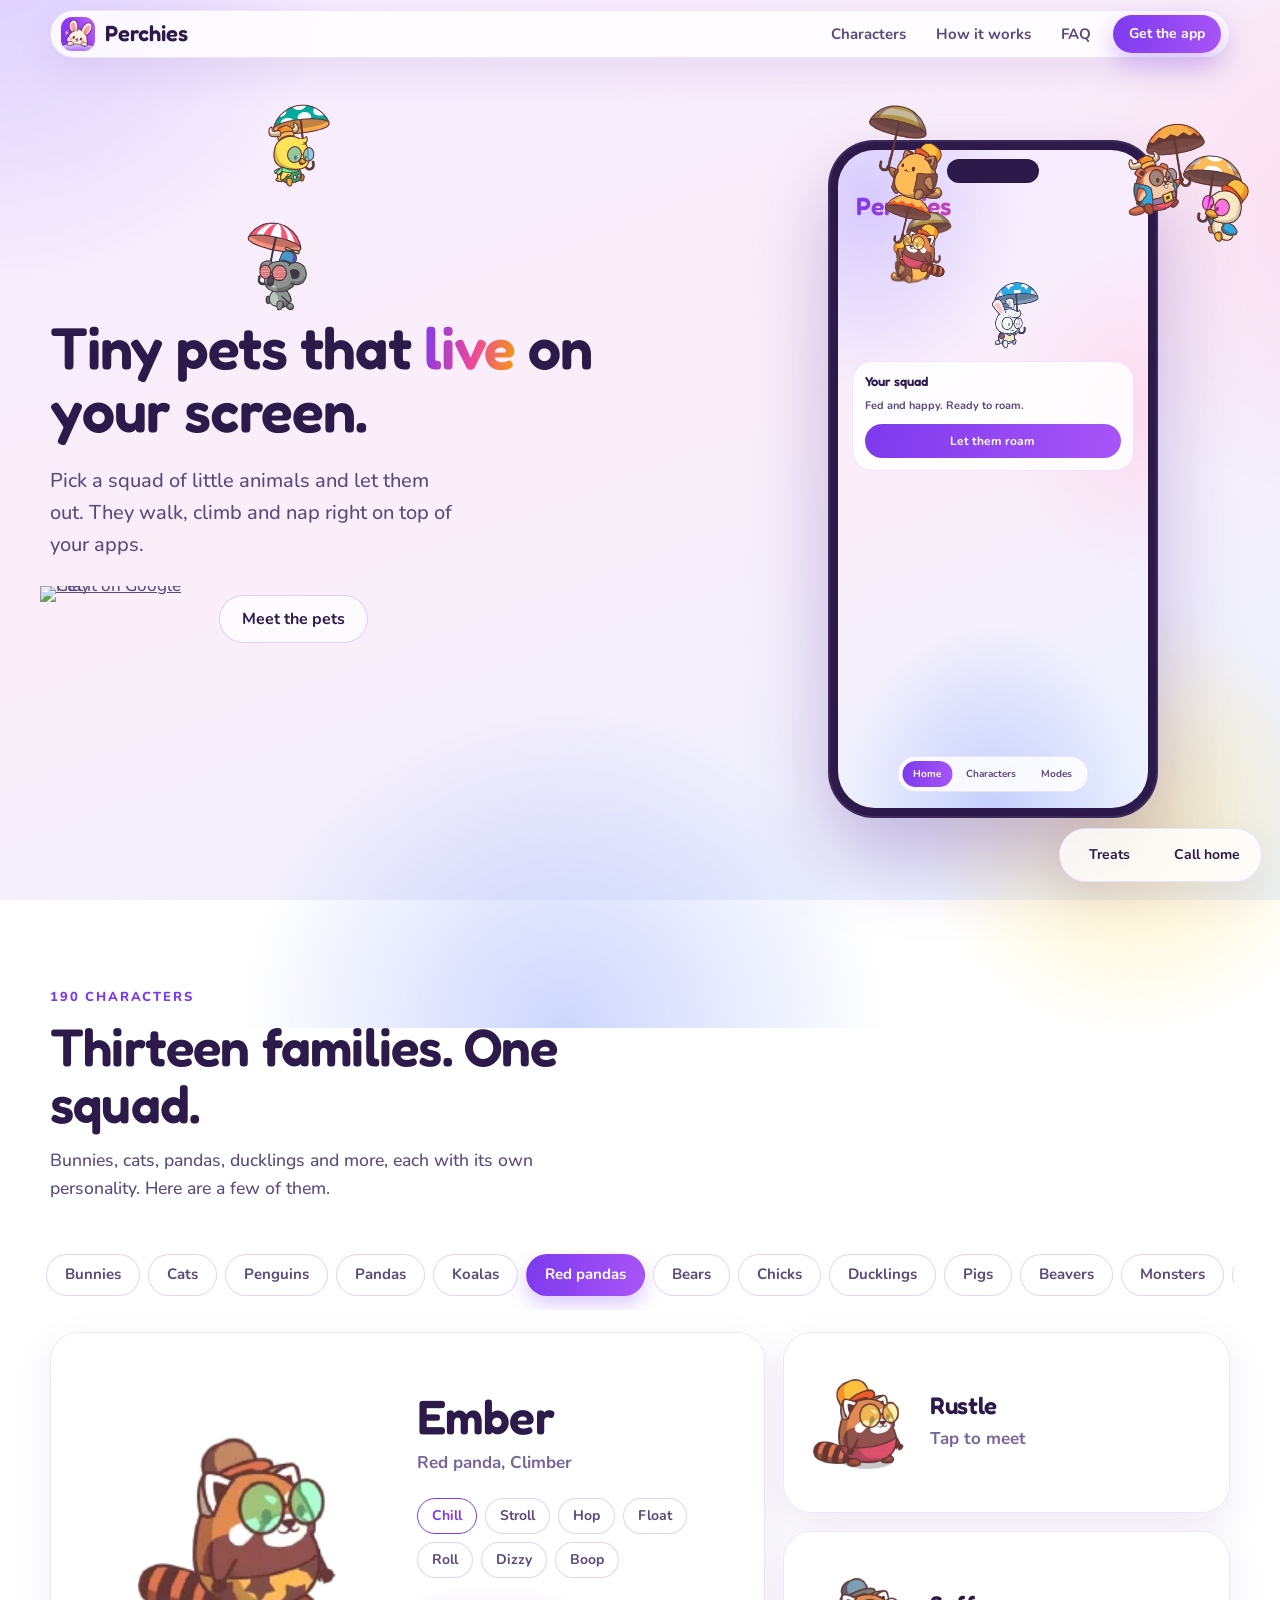
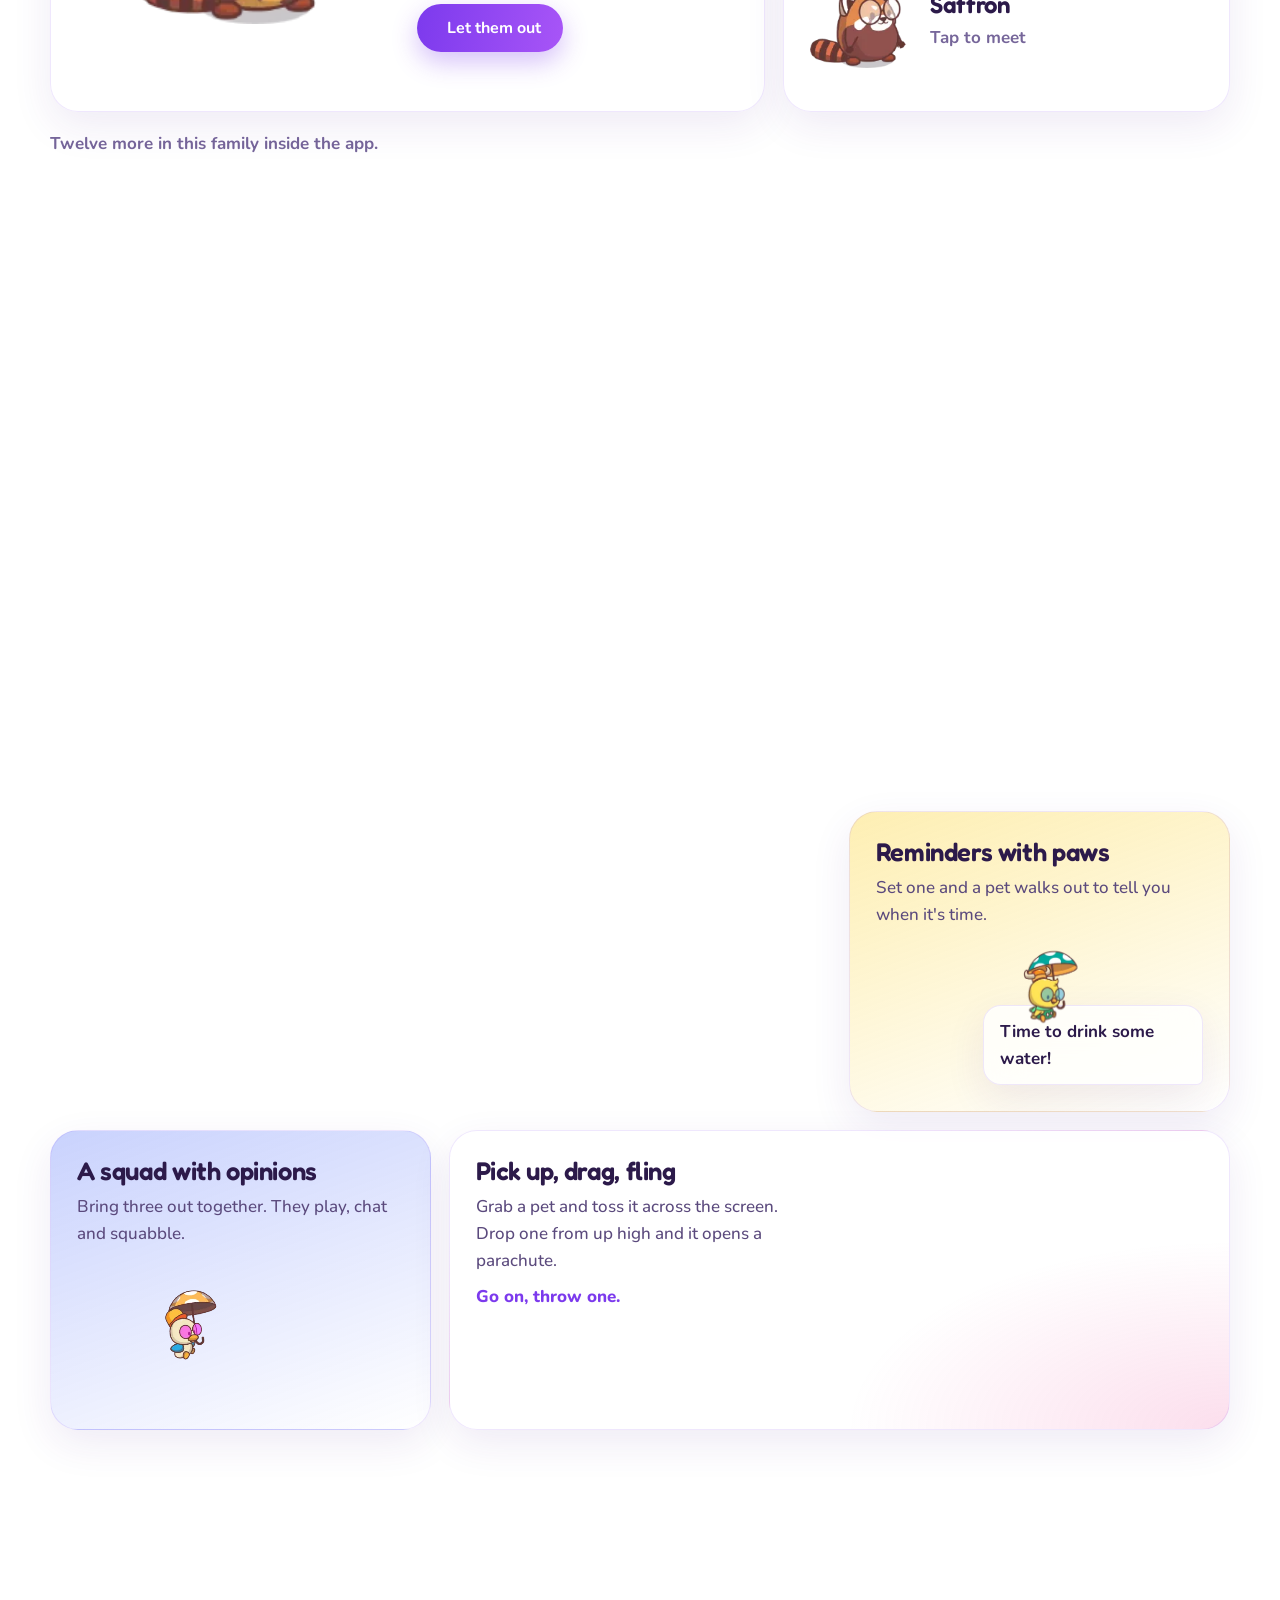
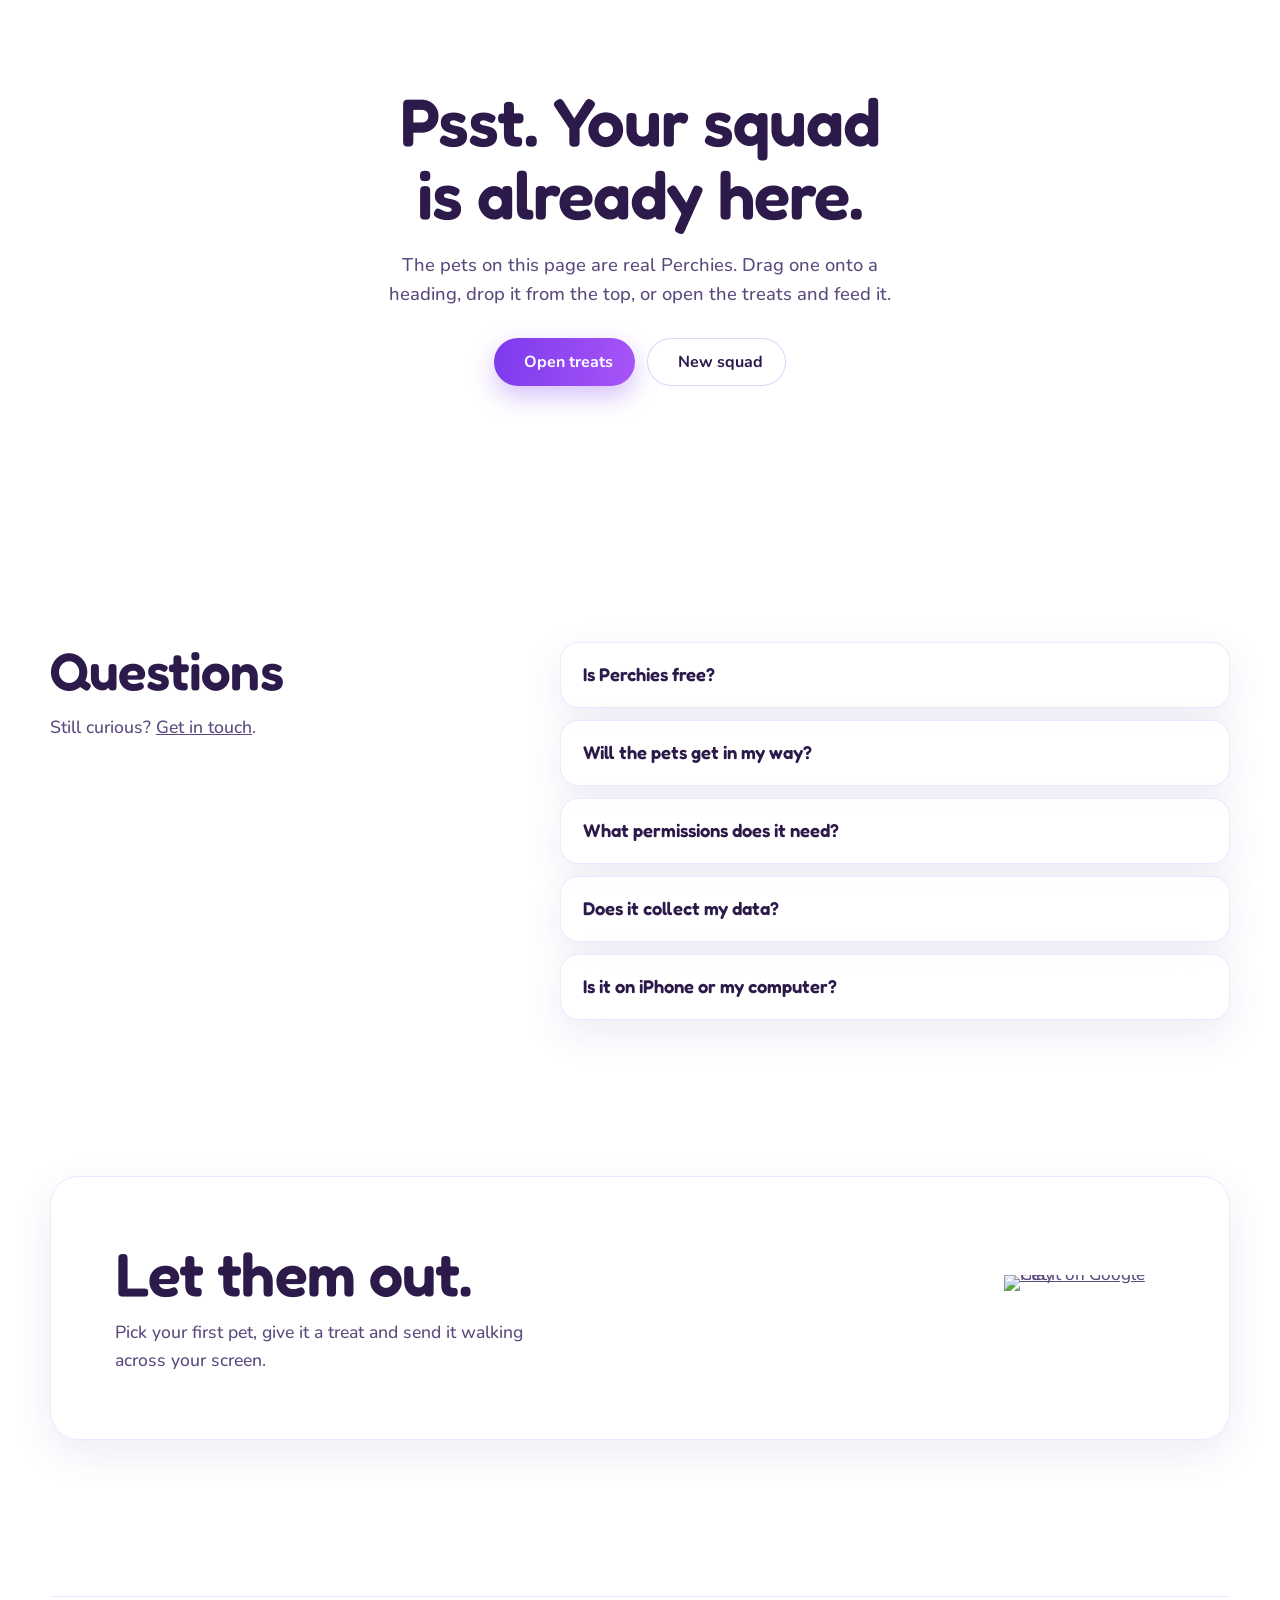
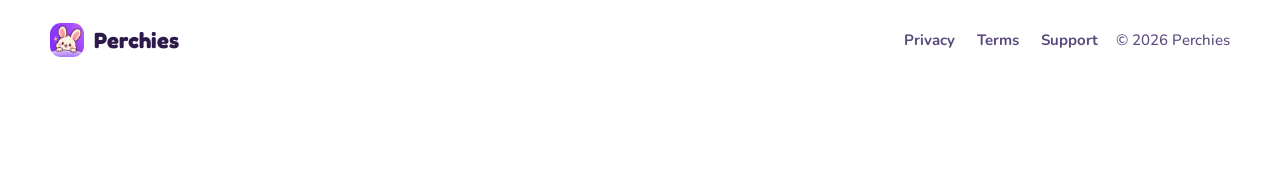
==== index.html @ 3e76c02d "Perchies website with live pets, privacy, terms and support" ====
<!doctype html>
<html lang="en">
<head>
  <meta charset="utf-8">
  <meta name="viewport" content="width=device-width, initial-scale=1, viewport-fit=cover">
  <title>Perchies: Pets on Your Screen</title>
  <meta name="description" content="Perchies are tiny animated pets that walk, climb and nap on your phone screen, right over your apps. 190 cute characters, treats to feed them and friendly reminders.">
  <meta name="theme-color" content="#f4ecff" media="(prefers-color-scheme: light)">
  <meta name="theme-color" content="#150e28" media="(prefers-color-scheme: dark)">
  <link rel="icon" type="image/png" href="assets/icon-192.png">
  <link rel="apple-touch-icon" href="assets/icon-192.png">
  <meta property="og:type" content="website">
  <meta property="og:title" content="Perchies: Pets on Your Screen">
  <meta property="og:description" content="Tiny animated pets that walk, climb and nap right on top of your apps.">
  <meta property="og:image" content="assets/icon-1024.png">
  <meta name="twitter:card" content="summary">
  <link rel="preload" href="assets/fonts/Fredoka.ttf" as="font" type="font/ttf" crossorigin>
  <link rel="stylesheet" href="https://unpkg.com/@phosphor-icons/web@2.1.1/src/bold/style.css">
  <link rel="stylesheet" href="assets/css/site.css">
  <script type="application/ld+json">
  {
    "@context": "https://schema.org",
    "@type": "MobileApplication",
    "name": "Perchies",
    "operatingSystem": "Android",
    "applicationCategory": "EntertainmentApplication",
    "description": "Tiny animated pets that walk, climb and nap on your phone screen, right over your apps.",
    "installUrl": "https://play.google.com/store/apps/details?id=com.perchies.pets",
    "offers": { "@type": "Offer", "price": "0", "priceCurrency": "USD" }
  }
  </script>
</head>
<body>
  <a class="skip" href="#main">Skip to content</a>

  <header class="nav">
    <div class="wrap">
      <div class="nav-bar glass">
        <a class="logo" href="./" aria-label="Perchies home">
          <img src="assets/icon-192.png" alt="" width="34" height="34">
          Perchies
        </a>
        <nav class="nav-links" aria-label="Main">
          <a href="#characters">Characters</a>
          <a href="#how">How it works</a>
          <a href="#faq">FAQ</a>
        </nav>
        <a class="btn btn-primary btn-small play-link" href="https://play.google.com/store/apps/details?id=com.perchies.pets">Get the app</a>
      </div>
    </div>
  </header>

  <main id="main">
    <section class="hero">
      <div class="wrap hero-grid">
        <div>
          <h1 class="reveal" data-perch>Tiny pets that <span class="brand-word">live</span> on your screen.</h1>
          <p class="hero-sub reveal" style="--i:1">Pick a squad of little animals and let them out. They walk, climb and nap right on top of your apps.</p>
          <div class="hero-cta reveal" style="--i:2">
            <a class="play-badge play-link" href="https://play.google.com/store/apps/details?id=com.perchies.pets" data-perch>
              <img src="https://play.google.com/intl/en_us/badges/static/images/badges/en_badge_web_generic.png" alt="Get it on Google Play" width="223" height="86">
            </a>
            <a class="btn btn-ghost" href="#characters">Meet the pets</a>
          </div>
        </div>

        <div class="phone reveal" style="--i:2" aria-label="Perchies running on a phone, with three pets walking around the home screen" role="img">
          <div class="phone-screen">
            <div class="phone-notch"></div>
            <div class="phone-ui" aria-hidden="true">
              <div class="phone-title">Perchies</div>
              <div class="phone-card" data-stage>
                Your squad
                <span>Fed and happy. Ready to roam.</span>
                <div class="phone-roam">Let them roam</div>
              </div>
            </div>
            <div class="phone-nav" aria-hidden="true">
              <span>Home</span><span>Characters</span><span>Modes</span>
            </div>
            <div class="stage-layer" id="phone-stage" aria-hidden="true"></div>
          </div>
        </div>
      </div>
    </section>

    <section class="section" id="characters">
      <div class="wrap">
        <div class="section-head reveal">
          <span class="eyebrow">190 characters</span>
          <h2 data-perch>Thirteen families. One squad.</h2>
          <p>Bunnies, cats, pandas, ducklings and more, each with its own personality. Here are a few of them.</p>
        </div>

        <div class="families reveal" id="families" role="group" aria-label="Families"></div>

        <div class="cast reveal" id="cast">
          <article class="cast-main glass" data-perch>
            <div class="puppet" id="cast-puppet"></div>
            <div>
              <h3 id="cast-name">Mochi</h3>
              <p class="cast-meta" id="cast-meta">Bunny, Hopper</p>
              <div class="chip-row" id="cast-moves" role="group" aria-label="Moves"></div>
              <button class="btn btn-primary" id="cast-out" type="button"><i class="ph-bold ph-paw-print" aria-hidden="true"></i>Let them out</button>
            </div>
          </article>
          <button class="cast-side glass" type="button" id="cast-a" data-perch></button>
          <button class="cast-side glass" type="button" id="cast-b" data-perch></button>
        </div>
        <p class="cast-more" id="cast-more">Twelve more in this family inside the app.</p>
      </div>
    </section>

    <section class="section" id="how">
      <div class="wrap">
        <div class="section-head reveal">
          <h2 data-perch>They don't stay in the app.</h2>
        </div>

        <div class="bento">
          <article class="tile tile-float reveal">
            <h3>Over every app you use</h3>
            <p>Turn on float mode and your squad walks the edges of your screen while you scroll, chat and play.</p>
            <div class="float-screen" aria-hidden="true">
              <div class="float-app">
                <span><i class="ph-bold ph-chat-circle-dots"></i></span>
                <span><i class="ph-bold ph-music-notes"></i></span>
                <span><i class="ph-bold ph-camera"></i></span>
                <span><i class="ph-bold ph-map-trifold"></i></span>
                <span><i class="ph-bold ph-game-controller"></i></span>
                <span><i class="ph-bold ph-book-open"></i></span>
                <span><i class="ph-bold ph-envelope-simple"></i></span>
                <span><i class="ph-bold ph-calendar-blank"></i></span>
              </div>
            </div>
            <div class="stage-layer" id="stage-float" aria-hidden="true"></div>
          </article>

          <article class="tile tile-feed reveal" style="--i:1">
            <h3>Feed them treats</h3>
            <p>Drag a snack onto a pet. Skip meals and they get hungry, then grumpy.</p>
            <div class="mini-tray" aria-label="Treats to drag onto the pet">
              <button class="treat" type="button" data-treat="cupcake" aria-label="Feed a cupcake"><img src="assets/treats/cupcake.png" alt=""></button>
              <button class="treat" type="button" data-treat="watermelon" aria-label="Feed watermelon"><img src="assets/treats/watermelon.png" alt=""></button>
              <button class="treat" type="button" data-treat="donut" aria-label="Feed a donut"><img src="assets/treats/donut.png" alt=""></button>
            </div>
            <div class="stage-layer" id="stage-feed" aria-hidden="true"></div>
          </article>

          <article class="tile tile-nudge reveal" style="--i:2">
            <h3>Reminders with paws</h3>
            <p>Set one and a pet walks out to tell you when it's time.</p>
            <div class="nudge-note glass" data-stage>Time to drink some water!</div>
            <div class="stage-layer" id="stage-nudge" aria-hidden="true"></div>
          </article>

          <article class="tile tile-squad reveal">
            <h3>A squad with opinions</h3>
            <p>Bring three out together. They play, chat and squabble.</p>
            <div class="stage-layer" id="stage-squad" aria-hidden="true"></div>
          </article>

          <article class="tile tile-fling reveal" style="--i:1">
            <h3>Pick up, drag, fling</h3>
            <p>Grab a pet and toss it across the screen. Drop one from up high and it opens a parachute.</p>
            <p class="fling-hint">Go on, throw one.</p>
            <div class="stage-layer" id="stage-fling" aria-hidden="true"></div>
          </article>
        </div>
      </div>
    </section>

    <section class="live">
      <div class="wrap reveal">
        <h2 data-perch>Psst. Your squad is already here.</h2>
        <p>The pets on this page are real Perchies. Drag one onto a heading, drop it from the top, or open the treats and feed it.</p>
        <div class="live-actions">
          <button class="btn btn-primary" type="button" data-open-treats><i class="ph-bold ph-cookie" aria-hidden="true"></i>Open treats</button>
          <button class="btn btn-ghost" type="button" data-shuffle><i class="ph-bold ph-shuffle" aria-hidden="true"></i>New squad</button>
        </div>
      </div>
    </section>

    <section class="section" id="faq">
      <div class="wrap faq-grid">
        <div class="section-head reveal">
          <h2 data-perch>Questions</h2>
          <p>Still curious? <a href="support.html">Get in touch</a>.</p>
        </div>
        <div class="faq reveal" style="--i:1">
          <details class="glass" data-perch>
            <summary>Is Perchies free?<i class="ph-bold ph-plus" aria-hidden="true"></i></summary>
            <p>Yes, Perchies is free to download on Google Play.</p>
          </details>
          <details class="glass">
            <summary>Will the pets get in my way?<i class="ph-bold ph-plus" aria-hidden="true"></i></summary>
            <p>They stay along the edges of your screen, and taps that miss a pet go straight through to your app. Call them home with one tap whenever you want them gone.</p>
          </details>
          <details class="glass">
            <summary>What permissions does it need?<i class="ph-bold ph-plus" aria-hidden="true"></i></summary>
            <p>Display over other apps, so the pets can walk on your screen in float mode. Android also shows a small notification while your pets are out roaming.</p>
          </details>
          <details class="glass">
            <summary>Does it collect my data?<i class="ph-bold ph-plus" aria-hidden="true"></i></summary>
            <p>No. There is no account and no tracking. Your squad, treats and reminders stay on your phone. Read the <a href="privacy.html">privacy policy</a>.</p>
          </details>
          <details class="glass">
            <summary>Is it on iPhone or my computer?<i class="ph-bold ph-plus" aria-hidden="true"></i></summary>
            <p>Perchies is on Android today. A web and desktop version is on the way, with room for an even bigger squad.</p>
          </details>
        </div>
      </div>
    </section>

    <section class="final">
      <div class="wrap">
        <div class="final-card glass reveal" data-perch>
          <div>
            <h2>Let them out.</h2>
            <p>Pick your first pet, give it a treat and send it walking across your screen.</p>
          </div>
          <a class="play-badge play-link" href="https://play.google.com/store/apps/details?id=com.perchies.pets">
            <img src="https://play.google.com/intl/en_us/badges/static/images/badges/en_badge_web_generic.png" alt="Get it on Google Play" width="223" height="86">
          </a>
        </div>
      </div>
    </section>
  </main>

  <footer class="footer">
    <div class="wrap footer-row">
      <a class="logo" href="./"><img src="assets/icon-192.png" alt="" width="34" height="34">Perchies</a>
      <nav aria-label="Footer">
        <a href="privacy.html">Privacy</a>
        <a href="terms.html">Terms</a>
        <a href="support.html">Support</a>
      </nav>
      <p>&copy; 2026 Perchies</p>
    </div>
  </footer>

  <script type="module" src="assets/js/site.js"></script>
</body>
</html>
---- assets/css/site.css ----
@font-face {
  font-family: 'Fredoka';
  src: url('../fonts/Fredoka.ttf') format('truetype');
  font-weight: 300 700;
  font-display: swap;
}

@font-face {
  font-family: 'Nunito';
  src: url('../fonts/Nunito.ttf') format('truetype');
  font-weight: 200 1000;
  font-display: swap;
}

:root {
  --bg: #f4ecff;
  --wash-pink: #fbeef9;
  --wash-blue: #eaf2ff;
  --ink: #2c1a4a;
  --ink-soft: #5b4a7d;
  --dim: #76669a;
  --violet: #7c3aed;
  --purple: #a855f7;
  --pink: #ec4899;
  --amber: #f59e0b;
  --glass: rgb(255 255 255 / 0.82);
  --frost: rgb(255 255 255 / 0.7);
  --line: rgb(124 58 237 / 0.12);
  --ghost-line: rgb(124 58 237 / 0.22);
  --shadow: rgb(76 29 149 / 0.09);
  --blob-1: #c4b5fd;
  --blob-2: #fbcfe8;
  --blob-3: #a5b4fc;
  --blob-4: #fde68a;
  --blob-alpha: 0.55;
  --sheet: #fcf9ff;
  --brand: linear-gradient(100deg, var(--violet), var(--pink) 55%, var(--amber));
  --button: linear-gradient(100deg, var(--violet), var(--purple));
  --radius-card: 28px;
  --radius-small: 18px;
  --nav-h: 68px;
  --z-pets: 30;
  --z-dock: 40;
  --z-nav: 50;
  --z-ghost: 60;
  color-scheme: light;
}

@media (prefers-color-scheme: dark) {
  :root {
    --bg: #150e28;
    --wash-pink: #1d1230;
    --wash-blue: #10172e;
    --ink: #f4edff;
    --ink-soft: #cbbde8;
    --dim: #a596c6;
    --violet: #a78bfa;
    --purple: #c084fc;
    --pink: #f472b6;
    --amber: #fbbf24;
    --glass: rgb(36 25 64 / 0.78);
    --frost: rgb(46 33 80 / 0.7);
    --line: rgb(167 139 250 / 0.18);
    --ghost-line: rgb(167 139 250 / 0.3);
    --shadow: rgb(0 0 0 / 0.35);
    --blob-1: #5b3fb0;
    --blob-2: #7a2f6b;
    --blob-3: #2f3f8f;
    --blob-4: #6b5420;
    --blob-alpha: 0.4;
    --sheet: #1b1233;
    --button: linear-gradient(100deg, #7c3aed, #a855f7);
    color-scheme: dark;
  }
}

*,
*::before,
*::after {
  box-sizing: border-box;
}

html {
  -webkit-text-size-adjust: 100%;
  scroll-behavior: smooth;
  scroll-padding-top: calc(var(--nav-h) + 16px);
}

body {
  margin: 0;
  min-height: 100dvh;
  font-family: 'Nunito', system-ui, sans-serif;
  font-weight: 500;
  font-size: 17px;
  line-height: 1.6;
  color: var(--ink-soft);
  background: linear-gradient(160deg, var(--bg) 0%, var(--wash-pink) 45%, var(--wash-blue) 100%) fixed;
  overflow-x: hidden;
}

body::before {
  content: '';
  position: fixed;
  inset: -10vmax;
  z-index: -1;
  pointer-events: none;
  opacity: var(--blob-alpha);
  background:
    radial-gradient(38vmax 38vmax at 8% 6%, var(--blob-1), transparent 70%),
    radial-gradient(32vmax 32vmax at 96% 30%, var(--blob-2), transparent 70%),
    radial-gradient(36vmax 36vmax at 45% 100%, var(--blob-3), transparent 70%),
    radial-gradient(24vmax 24vmax at 82% 82%, var(--blob-4), transparent 70%);
}

img {
  max-width: 100%;
  display: block;
}

a {
  color: inherit;
}

h1,
h2,
h3 {
  font-family: 'Fredoka', system-ui, sans-serif;
  color: var(--ink);
  font-weight: 600;
  line-height: 1.08;
  letter-spacing: -0.015em;
  margin: 0;
}

p {
  margin: 0;
}

:focus-visible {
  outline: 3px solid var(--violet);
  outline-offset: 3px;
  border-radius: 8px;
}

.wrap {
  width: min(1180px, 100% - 32px);
  margin-inline: auto;
}

.skip {
  position: absolute;
  left: 16px;
  top: -60px;
  z-index: 100;
  background: var(--ink);
  color: var(--bg);
  padding: 10px 16px;
  border-radius: 999px;
  text-decoration: none;
  font-weight: 700;
}

.skip:focus {
  top: 12px;
}

.glass {
  background: var(--glass);
  border: 1px solid var(--line);
  border-radius: var(--radius-card);
  box-shadow: 0 14px 40px var(--shadow), inset 0 1px 0 rgb(255 255 255 / 0.5);
  backdrop-filter: blur(18px) saturate(150%);
  -webkit-backdrop-filter: blur(18px) saturate(150%);
}

@media (prefers-color-scheme: dark) {
  .glass {
    box-shadow: 0 14px 40px var(--shadow), inset 0 1px 0 rgb(255 255 255 / 0.06);
  }
}

@media (prefers-reduced-transparency: reduce) {
  .glass {
    background: var(--sheet);
    backdrop-filter: none;
    -webkit-backdrop-filter: none;
  }
}

.brand-word {
  background: var(--brand);
  -webkit-background-clip: text;
  background-clip: text;
  color: transparent;
}

/* Nav */

.nav {
  position: sticky;
  top: 0;
  z-index: var(--z-nav);
  padding: 10px 0;
}

.nav-bar {
  height: calc(var(--nav-h) - 20px);
  display: flex;
  align-items: center;
  gap: 8px;
  padding: 0 8px 0 10px;
  border-radius: 999px;
}

.logo {
  display: flex;
  align-items: center;
  gap: 10px;
  text-decoration: none;
  font-family: 'Fredoka', sans-serif;
  font-weight: 600;
  font-size: 22px;
  color: var(--ink);
  margin-right: auto;
}

.logo img {
  width: 34px;
  height: 34px;
  border-radius: 11px;
}

.nav-links {
  display: flex;
  gap: 2px;
}

.nav-links a {
  text-decoration: none;
  font-weight: 700;
  font-size: 15px;
  color: var(--ink-soft);
  padding: 8px 14px;
  border-radius: 999px;
  transition: background 0.25s, color 0.25s;
}

.nav-links a:hover,
.nav-links a[aria-current='page'] {
  background: var(--frost);
  color: var(--violet);
}

@media (max-width: 760px) {
  .nav-links {
    display: none;
  }
}

/* Buttons */

.btn {
  display: inline-flex;
  align-items: center;
  justify-content: center;
  gap: 8px;
  min-height: 48px;
  padding: 0 22px;
  border-radius: 999px;
  border: 0;
  font: 700 16px/1 'Nunito', sans-serif;
  text-decoration: none;
  white-space: nowrap;
  cursor: pointer;
  transition: transform 0.35s cubic-bezier(0.16, 1, 0.3, 1), box-shadow 0.35s;
}

.btn:active {
  transform: translateY(1px) scale(0.98);
}

.btn-primary {
  background: var(--button);
  color: #fff;
  box-shadow: 0 10px 26px rgb(124 58 237 / 0.32);
}

.btn-primary:hover {
  transform: translateY(-2px);
  box-shadow: 0 16px 34px rgb(124 58 237 / 0.38);
}

.btn-ghost {
  background: var(--frost);
  color: var(--ink);
  border: 1px solid var(--ghost-line);
}

.btn-ghost:hover {
  transform: translateY(-2px);
}

.btn-small {
  min-height: 38px;
  padding: 0 16px;
  font-size: 14px;
}

.play-badge {
  display: inline-block;
  line-height: 0;
  border-radius: 12px;
  transition: transform 0.35s cubic-bezier(0.16, 1, 0.3, 1);
}

.play-badge:hover {
  transform: translateY(-2px);
}

.play-badge img {
  height: 66px;
  width: auto;
  margin: -10px;
}

/* Hero */

.hero {
  padding: clamp(28px, 6vw, 72px) 0 clamp(24px, 4vw, 48px);
}

.hero-grid {
  display: grid;
  grid-template-columns: 1.15fr 0.85fr;
  gap: clamp(32px, 5vw, 72px);
  align-items: center;
}

.hero h1 {
  font-size: clamp(2.5rem, 4.6vw, 4rem);
  max-width: 17ch;
}

.hero-sub {
  margin-top: 22px;
  font-size: clamp(1.05rem, 1.6vw, 1.25rem);
  max-width: 34ch;
}

.hero-cta {
  margin-top: 34px;
  display: flex;
  flex-wrap: wrap;
  align-items: center;
  gap: 18px;
}

.phone {
  position: relative;
  width: min(330px, 100%);
  aspect-ratio: 9 / 18.5;
  margin-inline: auto;
  border-radius: 46px;
  padding: 10px;
  background: var(--ink);
  box-shadow: 0 40px 80px rgb(76 29 149 / 0.28), inset 0 0 0 2px rgb(255 255 255 / 0.08);
}

@media (prefers-color-scheme: dark) {
  .phone {
    background: #0b0716;
    box-shadow: 0 40px 80px rgb(0 0 0 / 0.55), inset 0 0 0 2px rgb(255 255 255 / 0.1);
  }
}

.phone-screen {
  position: relative;
  height: 100%;
  border-radius: 37px;
  overflow: hidden;
  background: linear-gradient(160deg, #f4ecff, #fbeef9 45%, #eaf2ff);
  isolation: isolate;
}

.phone-screen::before {
  content: '';
  position: absolute;
  inset: 0;
  z-index: -1;
  background:
    radial-gradient(70% 40% at 10% 8%, rgb(196 181 253 / 0.6), transparent 70%),
    radial-gradient(60% 35% at 95% 40%, rgb(251 207 232 / 0.6), transparent 70%),
    radial-gradient(70% 40% at 50% 100%, rgb(165 180 252 / 0.55), transparent 70%);
}

.phone-notch {
  position: absolute;
  top: 9px;
  left: 50%;
  width: 92px;
  height: 24px;
  border-radius: 999px;
  background: var(--ink);
  transform: translateX(-50%);
  z-index: 3;
}

@media (prefers-color-scheme: dark) {
  .phone-notch {
    background: #0b0716;
  }
}

.phone-ui {
  position: absolute;
  inset: 44px 14px 0;
  display: flex;
  flex-direction: column;
  gap: 12px;
  color: #2c1a4a;
}

.phone-title {
  font: 600 25px/1 'Fredoka', sans-serif;
  background: linear-gradient(100deg, #7c3aed, #ec4899 55%, #f59e0b);
  -webkit-background-clip: text;
  background-clip: text;
  color: transparent;
  padding-left: 4px;
}

.phone-card {
  margin-top: 46%;
  background: rgb(255 255 255 / 0.85);
  border: 1px solid rgb(124 58 237 / 0.12);
  border-radius: 20px;
  padding: 12px;
  font: 600 13px/1.2 'Fredoka', sans-serif;
  color: #2c1a4a;
  display: grid;
  gap: 10px;
}

.phone-card span {
  font: 700 11px/1.3 'Nunito', sans-serif;
  color: #5b4a7d;
}

.phone-roam {
  height: 34px;
  border-radius: 999px;
  background: linear-gradient(100deg, #7c3aed, #a855f7);
  color: #fff;
  display: grid;
  place-items: center;
  font: 700 12px/1 'Nunito', sans-serif;
}

.phone-nav {
  position: absolute;
  left: 50%;
  bottom: 16px;
  transform: translateX(-50%);
  display: flex;
  gap: 3px;
  padding: 4px;
  border-radius: 999px;
  background: rgb(255 255 255 / 0.85);
  border: 1px solid rgb(124 58 237 / 0.12);
  font: 700 10px/1 'Nunito', sans-serif;
  color: #5b4a7d;
}

.phone-nav span {
  padding: 8px 11px;
  border-radius: 999px;
}

.phone-nav span:first-child {
  background: linear-gradient(100deg, #7c3aed, #a855f7);
  color: #fff;
}

.stage-layer {
  position: absolute;
  inset: 0;
  z-index: 2;
  pointer-events: none;
  overflow: hidden;
}

@media (max-width: 860px) {
  .hero-grid {
    grid-template-columns: 1fr;
  }

  .hero h1 {
    max-width: 12ch;
    font-size: clamp(2.5rem, 11vw, 3.4rem);
  }

  .phone {
    width: min(290px, 82vw);
    transform: none;
  }
}

/* Sections */

.section {
  padding: clamp(64px, 9vw, 120px) 0;
}

.section-head {
  max-width: 640px;
  margin-bottom: clamp(32px, 4vw, 48px);
}

.section-head h2 {
  font-size: clamp(2.1rem, 4.2vw, 3.3rem);
}

.section-head p {
  margin-top: 14px;
  font-size: 1.1rem;
  max-width: 52ch;
}

.eyebrow {
  display: inline-block;
  margin-bottom: 14px;
  font: 800 13px/1 'Nunito', sans-serif;
  letter-spacing: 0.14em;
  text-transform: uppercase;
  color: var(--violet);
}

/* Characters */

.families {
  display: flex;
  gap: 8px;
  overflow-x: auto;
  scroll-snap-type: x mandatory;
  padding: 4px 4px 14px;
  margin: 0 -4px 22px;
  scrollbar-width: thin;
}

.family {
  scroll-snap-align: start;
  flex: none;
  min-height: 42px;
  padding: 0 18px;
  border-radius: 999px;
  border: 1px solid var(--ghost-line);
  background: var(--frost);
  color: var(--ink-soft);
  font: 700 15px/1 'Nunito', sans-serif;
  cursor: pointer;
  transition: background 0.25s, color 0.25s, transform 0.25s;
}

.family:hover {
  transform: translateY(-1px);
}

.family[aria-pressed='true'] {
  background: var(--button);
  color: #fff;
  border-color: transparent;
  box-shadow: 0 8px 20px rgb(124 58 237 / 0.28);
}

.cast {
  display: grid;
  grid-template-columns: 1.6fr 1fr;
  grid-template-rows: 1fr 1fr;
  gap: 18px;
}

.cast-main {
  grid-row: span 2;
  display: grid;
  grid-template-columns: 1fr 1fr;
  align-items: center;
  gap: 18px;
  padding: clamp(22px, 3vw, 36px);
  min-height: 380px;
}

.cast-side {
  display: grid;
  grid-template-columns: 110px 1fr;
  align-items: center;
  gap: 14px;
  padding: 18px 22px;
  text-align: left;
  font: inherit;
  color: inherit;
  cursor: pointer;
  transition: transform 0.35s cubic-bezier(0.16, 1, 0.3, 1);
}

.cast-side:hover {
  transform: translateY(-3px);
}

.cast-side h3 {
  font-size: 1.5rem;
}

.puppet {
  position: relative;
  height: 220px;
}

.puppet .pp {
  position: absolute;
  left: 50%;
  top: calc(100% - 8px);
  transform-origin: 0 0;
}

.cast-side .puppet {
  height: 110px;
}

.cast-main h3 {
  font-size: clamp(2.2rem, 4vw, 3rem);
}

.cast-meta {
  margin-top: 6px;
  font-weight: 700;
  color: var(--dim);
}

.chip-row {
  display: flex;
  flex-wrap: wrap;
  gap: 8px;
  margin: 22px 0 26px;
}

.chip {
  min-height: 36px;
  padding: 0 14px;
  border-radius: 999px;
  border: 1px solid var(--ghost-line);
  background: var(--frost);
  color: var(--ink-soft);
  font: 700 14px/1 'Nunito', sans-serif;
  cursor: pointer;
}

.chip[aria-pressed='true'] {
  border-color: var(--violet);
  color: var(--violet);
  background: transparent;
}

.cast-more {
  margin-top: 18px;
  font-weight: 700;
  color: var(--dim);
}

@media (max-width: 860px) {
  .cast {
    grid-template-columns: 1fr;
    grid-template-rows: none;
  }

  .cast-main {
    grid-row: auto;
    grid-template-columns: 1fr;
    min-height: 0;
  }

  .puppet {
    height: 180px;
  }
}

/* Bento */

.bento {
  display: grid;
  grid-template-columns: repeat(3, 1fr);
  grid-template-areas:
    'float float feed'
    'float float nudge'
    'squad fling fling';
  gap: 18px;
}

.tile {
  position: relative;
  overflow: hidden;
  display: flex;
  flex-direction: column;
  padding: 26px;
  min-height: 300px;
  border-radius: var(--radius-card);
  border: 1px solid var(--line);
  box-shadow: 0 14px 40px var(--shadow);
}

.tile h3 {
  font-size: 1.6rem;
  position: relative;
  z-index: 3;
}

.tile p {
  margin-top: 8px;
  max-width: 34ch;
  position: relative;
  z-index: 3;
}

.tile .stage-layer {
  z-index: 4;
}

.tile-float {
  grid-area: float;
  min-height: 620px;
  background:
    radial-gradient(80% 60% at 85% 100%, rgb(165 180 252 / 0.55), transparent 70%),
    radial-gradient(60% 50% at 0% 0%, rgb(196 181 253 / 0.6), transparent 70%),
    var(--glass);
}

.tile-float h3 {
  font-size: clamp(1.9rem, 3vw, 2.5rem);
}

.tile-feed {
  grid-area: feed;
  background: linear-gradient(160deg, rgb(251 207 232 / 0.75), rgb(255 255 255 / 0.4)), var(--glass);
}

.tile-nudge {
  grid-area: nudge;
  background: linear-gradient(160deg, rgb(253 230 138 / 0.65), rgb(255 255 255 / 0.4)), var(--glass);
}

.tile-squad {
  grid-area: squad;
  background: linear-gradient(160deg, rgb(165 180 252 / 0.6), rgb(255 255 255 / 0.4)), var(--glass);
}

.tile-fling {
  grid-area: fling;
  background:
    radial-gradient(70% 90% at 100% 100%, rgb(236 72 153 / 0.18), transparent 70%),
    var(--glass);
}

@media (prefers-color-scheme: dark) {
  .tile-feed {
    background: linear-gradient(160deg, rgb(122 47 107 / 0.55), transparent), var(--glass);
  }

  .tile-nudge {
    background: linear-gradient(160deg, rgb(107 84 32 / 0.55), transparent), var(--glass);
  }

  .tile-squad {
    background: linear-gradient(160deg, rgb(47 63 143 / 0.6), transparent), var(--glass);
  }
}

.float-screen {
  position: absolute;
  inset: auto 26px 26px 26px;
  top: 190px;
  border-radius: 22px;
  border: 1px dashed var(--ghost-line);
}

.float-app {
  position: absolute;
  inset: 18px;
  display: grid;
  grid-template-columns: repeat(4, 1fr);
  align-content: start;
  gap: 18px;
}

.float-app span {
  aspect-ratio: 1;
  border-radius: 16px;
  background: var(--frost);
  border: 1px solid var(--line);
  display: grid;
  place-items: center;
  font-size: 26px;
  color: var(--violet);
}

.mini-tray {
  margin-top: auto;
  display: flex;
  gap: 8px;
  position: relative;
  z-index: 3;
}

.treat {
  width: 48px;
  height: 48px;
  padding: 6px;
  border-radius: 14px;
  border: 1px solid var(--line);
  background: var(--frost);
  cursor: grab;
  touch-action: none;
  transition: transform 0.25s;
}

.treat:hover {
  transform: translateY(-3px) rotate(-6deg);
}

.treat img {
  width: 100%;
  height: 100%;
  object-fit: contain;
  pointer-events: none;
}

.nudge-note {
  margin-top: auto;
  align-self: flex-end;
  max-width: 220px;
  padding: 12px 16px;
  border-radius: 18px 18px 6px 18px;
  font-weight: 700;
  color: var(--ink);
  position: relative;
  z-index: 3;
}

.fling-hint {
  margin-top: auto;
  font-weight: 800;
  color: var(--violet);
  position: relative;
  z-index: 3;
}

@media (max-width: 860px) {
  .bento {
    grid-template-columns: 1fr;
    grid-template-areas: 'float' 'feed' 'nudge' 'squad' 'fling';
  }

  .tile-float {
    min-height: 520px;
  }
}

/* Live strip */

.live {
  text-align: center;
  padding: clamp(80px, 11vw, 150px) 0;
}

.live h2 {
  font-size: clamp(2.4rem, 5.4vw, 4.2rem);
  max-width: 14ch;
  margin-inline: auto;
}

.live p {
  margin: 18px auto 0;
  max-width: 46ch;
  font-size: 1.15rem;
}

.live-actions {
  margin-top: 30px;
  display: flex;
  flex-wrap: wrap;
  justify-content: center;
  gap: 12px;
}

/* FAQ */

.faq-grid {
  display: grid;
  grid-template-columns: 0.8fr 1.2fr;
  gap: clamp(28px, 5vw, 80px);
  align-items: start;
}

.faq-grid .section-head {
  position: sticky;
  top: calc(var(--nav-h) + 30px);
}

.faq {
  display: grid;
  gap: 12px;
}

.faq details {
  border-radius: var(--radius-small);
  padding: 0 22px;
}

.faq summary {
  list-style: none;
  cursor: pointer;
  display: flex;
  align-items: center;
  justify-content: space-between;
  gap: 16px;
  min-height: 64px;
  font: 600 1.15rem/1.3 'Fredoka', sans-serif;
  color: var(--ink);
}

.faq summary::-webkit-details-marker {
  display: none;
}

.faq summary i {
  flex: none;
  font-size: 20px;
  color: var(--violet);
  transition: transform 0.35s cubic-bezier(0.16, 1, 0.3, 1);
}

.faq details[open] summary i {
  transform: rotate(45deg);
}

.faq details p {
  padding: 0 0 20px;
  max-width: 60ch;
}

@media (max-width: 860px) {
  .faq-grid {
    grid-template-columns: 1fr;
  }

  .faq-grid .section-head {
    position: static;
  }
}

/* Final CTA */

.final {
  padding: 40px 0 clamp(90px, 10vw, 130px);
}

.final-card {
  position: relative;
  display: grid;
  grid-template-columns: 1fr auto;
  align-items: center;
  gap: 28px;
  padding: clamp(32px, 5vw, 64px);
  overflow: visible;
}

.final-card h2 {
  font-size: clamp(2.3rem, 5vw, 3.8rem);
}

.final-card p {
  margin-top: 12px;
  font-size: 1.1rem;
  max-width: 40ch;
}

@media (max-width: 760px) {
  .final-card {
    grid-template-columns: 1fr;
  }
}

/* Footer */

.footer {
  padding: 28px 0 120px;
  font-size: 15px;
}

.footer-row {
  display: flex;
  flex-wrap: wrap;
  align-items: center;
  justify-content: space-between;
  gap: 18px;
  padding-top: 26px;
  border-top: 1px solid var(--line);
}

.footer nav {
  display: flex;
  flex-wrap: wrap;
  gap: 6px 22px;
}

.footer a {
  text-decoration: none;
  font-weight: 700;
}

.footer a:hover {
  color: var(--violet);
}

/* Legal pages */

.legal {
  padding: clamp(40px, 7vw, 90px) 0 clamp(60px, 8vw, 110px);
}

.legal-card {
  max-width: 820px;
  margin-inline: auto;
  padding: clamp(26px, 5vw, 60px);
}

.legal h1 {
  font-size: clamp(2.4rem, 5vw, 3.6rem);
}

.legal .updated {
  margin-top: 10px;
  font-weight: 700;
  color: var(--dim);
}

.legal h2 {
  margin-top: 40px;
  font-size: 1.6rem;
}

.legal p,
.legal ul {
  margin-top: 12px;
  max-width: 68ch;
}

.legal ul {
  padding-left: 1.2em;
}

.legal li + li {
  margin-top: 8px;
}

.legal strong {
  color: var(--ink);
}

.legal a {
  color: var(--violet);
  font-weight: 700;
}

.summary {
  margin-top: 28px;
  padding: 20px 22px;
  border-radius: var(--radius-small);
  background: var(--frost);
  border: 1px solid var(--line);
}

.summary p {
  margin: 0;
  color: var(--ink);
  font-weight: 700;
}

/* Pets */

.pets-layer {
  position: fixed;
  inset: 0;
  z-index: var(--z-pets);
  pointer-events: none;
  overflow: hidden;
}

.pp {
  position: absolute;
  left: 0;
  top: 0;
  width: 0;
  height: 0;
  transform-origin: 0 0;
  will-change: transform;
}

.pp.gone {
  opacity: 0;
  transition: opacity 0.4s;
}

.pp-frame {
  position: absolute;
  background-repeat: no-repeat;
  pointer-events: none;
}

.pp-hit {
  position: absolute;
  pointer-events: auto;
  touch-action: none;
  cursor: grab;
  -webkit-user-select: none;
  user-select: none;
  -webkit-tap-highlight-color: transparent;
}

.pp-hit.held {
  cursor: grabbing;
}

.pp-bubble {
  position: absolute;
  left: 0;
  top: 0;
  padding: 6px 12px;
  border-radius: 14px;
  background: var(--sheet);
  border: 1px solid var(--ghost-line);
  box-shadow: 0 6px 16px var(--shadow);
  font: 700 13px/1.2 'Nunito', sans-serif;
  color: var(--ink);
  white-space: nowrap;
  pointer-events: none;
  animation: pop 0.35s cubic-bezier(0.16, 1, 0.3, 1);
}

@keyframes pop {
  from {
    opacity: 0;
    scale: 0.6;
  }
}

/* Dock */

.dock {
  position: fixed;
  right: 18px;
  bottom: 18px;
  z-index: var(--z-dock);
  display: flex;
  gap: 4px;
  padding: 5px;
  border-radius: 999px;
}

.dock button {
  display: inline-flex;
  align-items: center;
  gap: 8px;
  min-height: 42px;
  padding: 0 16px;
  border: 0;
  border-radius: 999px;
  background: transparent;
  color: var(--ink);
  font: 700 14px/1 'Nunito', sans-serif;
  cursor: pointer;
}

.dock button:hover,
.dock button[aria-expanded='true'] {
  background: var(--frost);
  color: var(--violet);
}

.dock i {
  font-size: 19px;
}

.tray {
  position: fixed;
  right: 18px;
  bottom: 80px;
  z-index: var(--z-dock);
  width: min(320px, calc(100vw - 36px));
  padding: 16px;
  display: none;
}

.tray.open {
  display: block;
  animation: rise 0.4s cubic-bezier(0.16, 1, 0.3, 1);
}

.tray p {
  font-size: 14px;
  font-weight: 700;
  margin-bottom: 12px;
}

.tray-grid {
  display: grid;
  grid-template-columns: repeat(6, 1fr);
  gap: 6px;
}

.tray .treat {
  width: auto;
  height: auto;
  aspect-ratio: 1;
}

@keyframes rise {
  from {
    opacity: 0;
    transform: translateY(12px);
  }
}

.ghost-treat {
  position: fixed;
  left: 0;
  top: 0;
  z-index: var(--z-ghost);
  width: 52px;
  height: 52px;
  pointer-events: none;
  filter: drop-shadow(0 8px 12px rgb(76 29 149 / 0.3));
}

.crumb {
  position: fixed;
  z-index: var(--z-ghost);
  width: 40px;
  height: 40px;
  pointer-events: none;
  animation: nom 0.7s ease-in forwards;
}

@keyframes nom {
  to {
    transform: translateY(14px) scale(0.1);
    opacity: 0;
  }
}

@media (max-width: 600px) {
  .dock {
    right: 50%;
    transform: translateX(50%);
    bottom: 12px;
  }

  .tray {
    right: 50%;
    transform: translateX(50%);
    bottom: 72px;
  }

  .tray.open {
    animation: none;
  }

  .dock button span {
    display: none;
  }
}

/* Reveal */

@media (prefers-reduced-motion: no-preference) {
  .reveal {
    opacity: 0;
    transform: translateY(26px);
    transition: opacity 0.8s cubic-bezier(0.16, 1, 0.3, 1), transform 0.8s cubic-bezier(0.16, 1, 0.3, 1);
    transition-delay: calc(var(--i, 0) * 80ms);
  }

  .reveal.in {
    opacity: 1;
    transform: none;
  }
}

@media (prefers-reduced-motion: reduce) {
  html {
    scroll-behavior: auto;
  }

  *,
  *::before,
  *::after {
    animation: none !important;
    transition: none !important;
  }
}
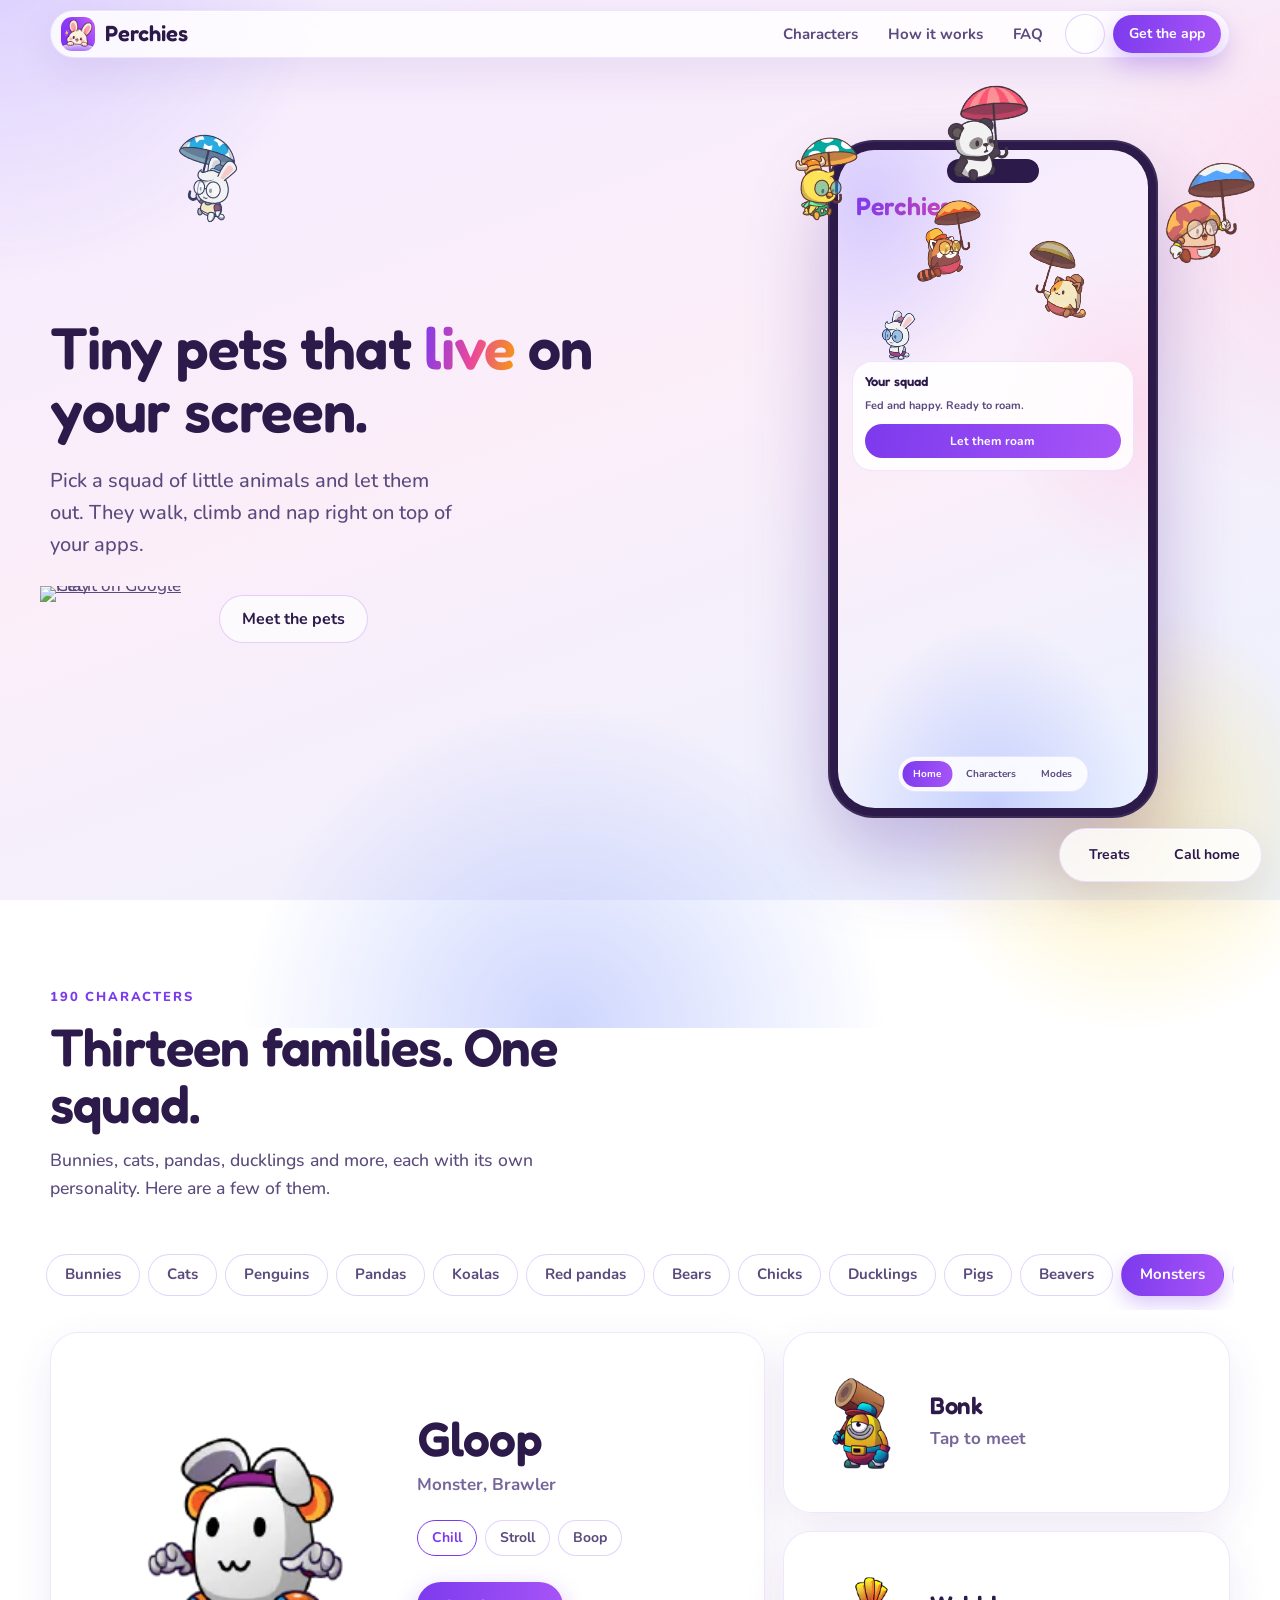
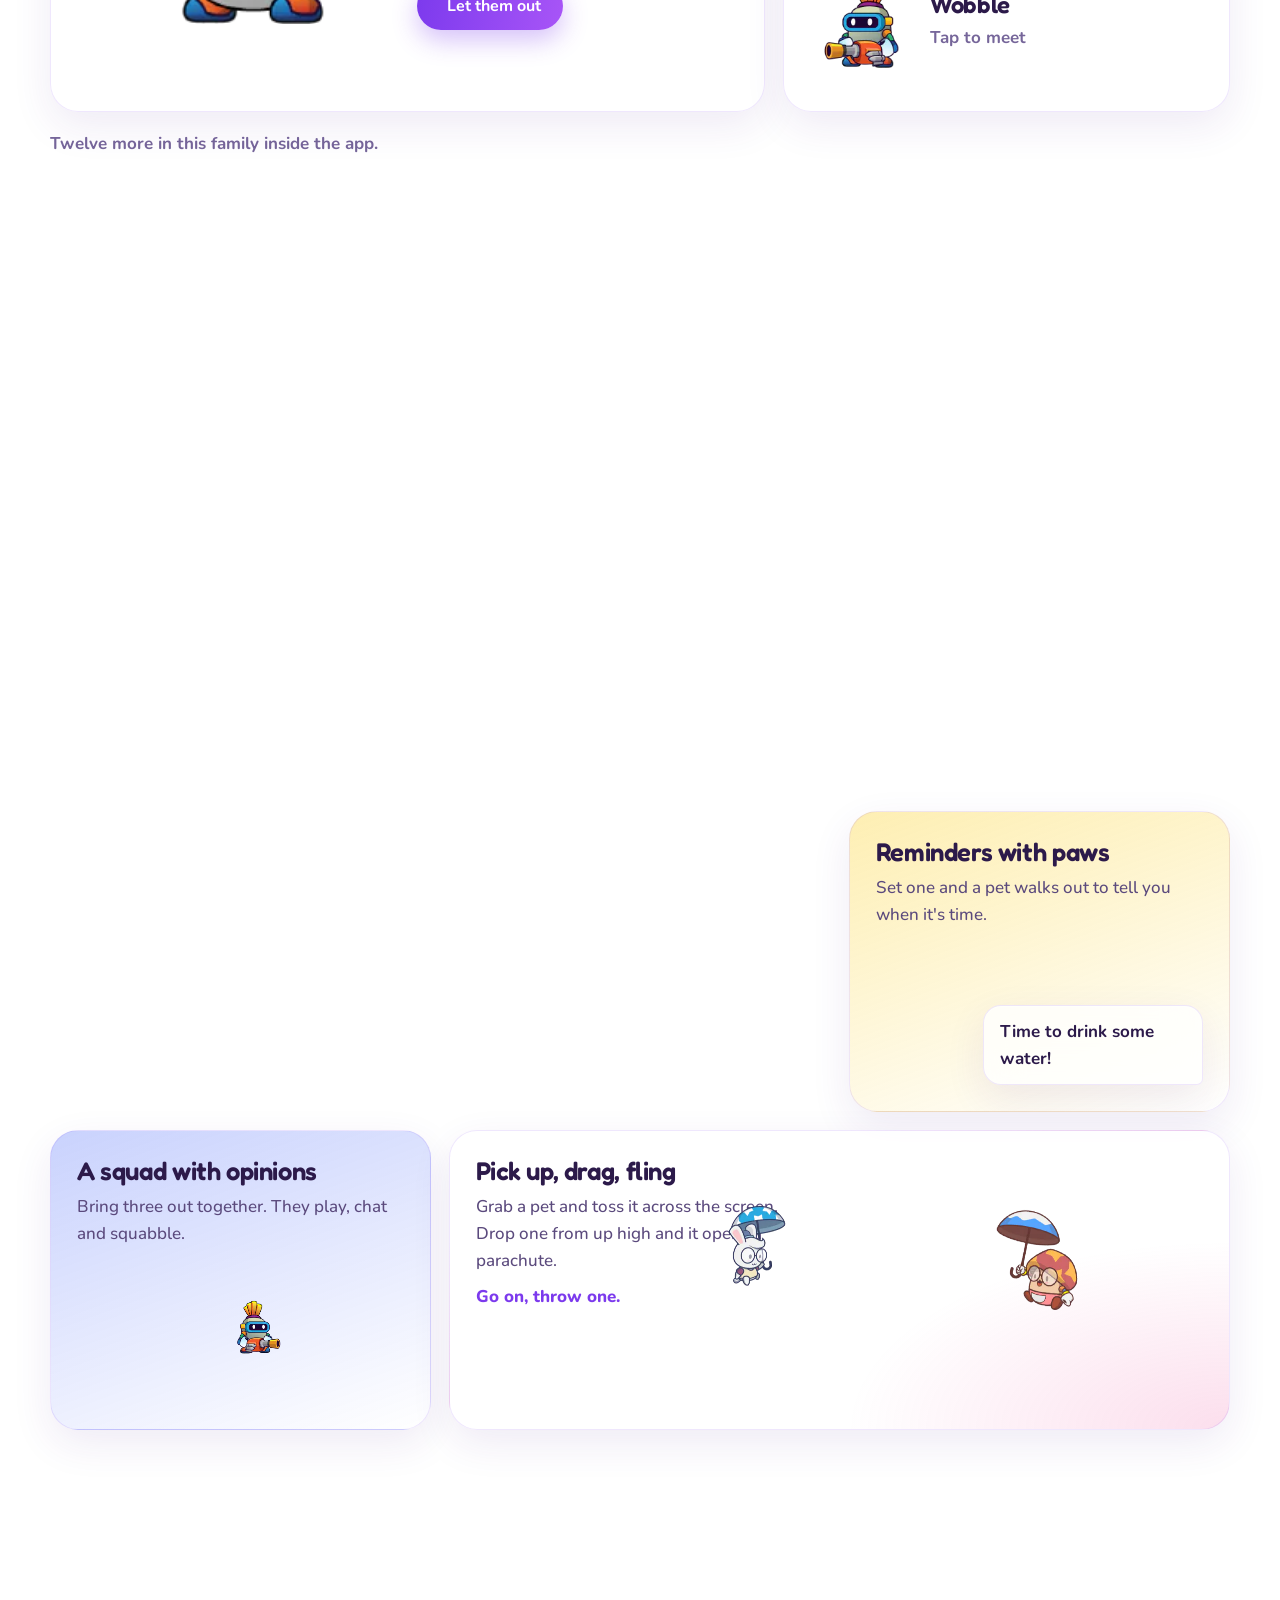
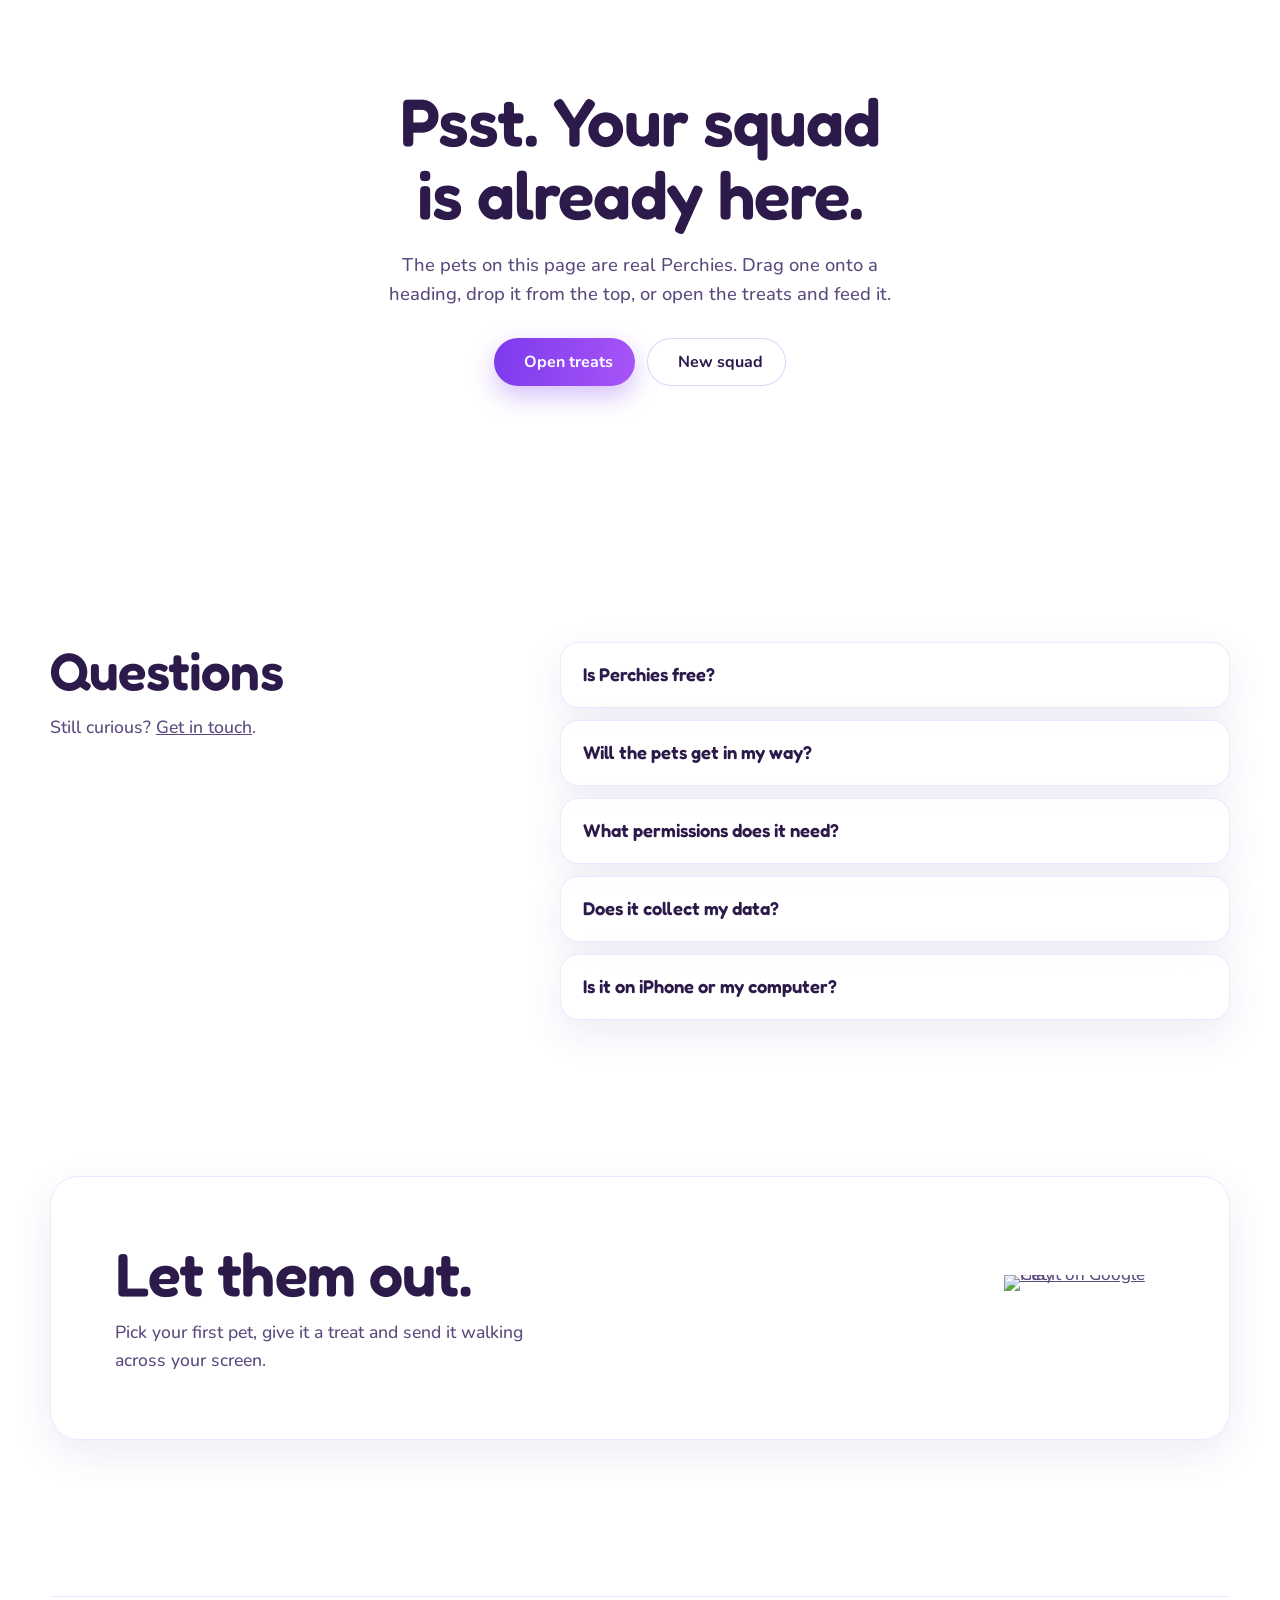
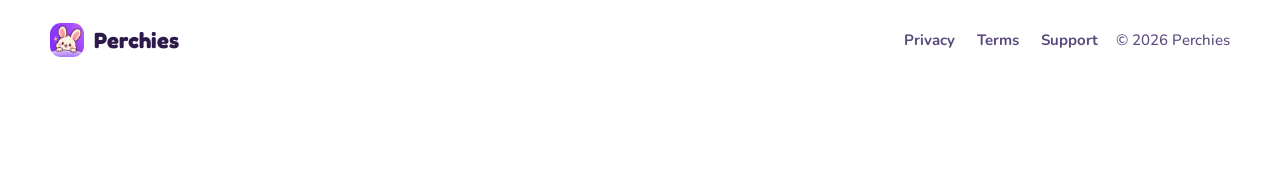
==== commit 45908bd8: "Add light and dark mode toggle to the header" ====
--- a/index.html
+++ b/index.html
@@ -5,8 +5,16 @@
   <meta name="viewport" content="width=device-width, initial-scale=1, viewport-fit=cover">
   <title>Perchies: Pets on Your Screen</title>
   <meta name="description" content="Perchies are tiny animated pets that walk, climb and nap on your phone screen, right over your apps. 190 cute characters, treats to feed them and friendly reminders.">
-  <meta name="theme-color" content="#f4ecff" media="(prefers-color-scheme: light)">
-  <meta name="theme-color" content="#150e28" media="(prefers-color-scheme: dark)">
+  <meta name="theme-color" content="#f4ecff">
+  <script>
+    (function () {
+      var saved = null;
+      try { saved = JSON.parse(localStorage.getItem('perchies.theme')); } catch (e) {}
+      var theme = saved || (matchMedia('(prefers-color-scheme: dark)').matches ? 'dark' : 'light');
+      document.documentElement.dataset.theme = theme;
+      if (theme === 'dark') document.querySelector('meta[name="theme-color"]').content = '#150e28';
+    })();
+  </script>
   <link rel="icon" type="image/png" href="assets/icon-192.png">
   <link rel="apple-touch-icon" href="assets/icon-192.png">
   <meta property="og:type" content="website">
@@ -45,6 +53,7 @@
           <a href="#how">How it works</a>
           <a href="#faq">FAQ</a>
         </nav>
+        <button class="theme-toggle" type="button" data-theme-toggle aria-label="Switch to dark mode"><i class="ph-bold ph-moon" aria-hidden="true"></i></button>
         <a class="btn btn-primary btn-small play-link" href="https://play.google.com/store/apps/details?id=com.perchies.pets">Get the app</a>
       </div>
     </div>
--- a/assets/css/site.css
+++ b/assets/css/site.css
@@ -46,32 +46,30 @@
   color-scheme: light;
 }
 
-@media (prefers-color-scheme: dark) {
-  :root {
-    --bg: #150e28;
-    --wash-pink: #1d1230;
-    --wash-blue: #10172e;
-    --ink: #f4edff;
-    --ink-soft: #cbbde8;
-    --dim: #a596c6;
-    --violet: #a78bfa;
-    --purple: #c084fc;
-    --pink: #f472b6;
-    --amber: #fbbf24;
-    --glass: rgb(36 25 64 / 0.78);
-    --frost: rgb(46 33 80 / 0.7);
-    --line: rgb(167 139 250 / 0.18);
-    --ghost-line: rgb(167 139 250 / 0.3);
-    --shadow: rgb(0 0 0 / 0.35);
-    --blob-1: #5b3fb0;
-    --blob-2: #7a2f6b;
-    --blob-3: #2f3f8f;
-    --blob-4: #6b5420;
-    --blob-alpha: 0.4;
-    --sheet: #1b1233;
-    --button: linear-gradient(100deg, #7c3aed, #a855f7);
-    color-scheme: dark;
-  }
+:root[data-theme='dark'] {
+  --bg: #150e28;
+  --wash-pink: #1d1230;
+  --wash-blue: #10172e;
+  --ink: #f4edff;
+  --ink-soft: #cbbde8;
+  --dim: #a596c6;
+  --violet: #a78bfa;
+  --purple: #c084fc;
+  --pink: #f472b6;
+  --amber: #fbbf24;
+  --glass: rgb(36 25 64 / 0.78);
+  --frost: rgb(46 33 80 / 0.7);
+  --line: rgb(167 139 250 / 0.18);
+  --ghost-line: rgb(167 139 250 / 0.3);
+  --shadow: rgb(0 0 0 / 0.35);
+  --blob-1: #5b3fb0;
+  --blob-2: #7a2f6b;
+  --blob-3: #2f3f8f;
+  --blob-4: #6b5420;
+  --blob-alpha: 0.4;
+  --sheet: #1b1233;
+  --button: linear-gradient(100deg, #7c3aed, #a855f7);
+  color-scheme: dark;
 }
 
 *,
@@ -173,10 +171,8 @@
   -webkit-backdrop-filter: blur(18px) saturate(150%);
 }
 
-@media (prefers-color-scheme: dark) {
-  .glass {
-    box-shadow: 0 14px 40px var(--shadow), inset 0 1px 0 rgb(255 255 255 / 0.06);
-  }
+[data-theme='dark'] .glass {
+  box-shadow: 0 14px 40px var(--shadow), inset 0 1px 0 rgb(255 255 255 / 0.06);
 }
 
 @media (prefers-reduced-transparency: reduce) {
@@ -228,6 +224,29 @@
   width: 34px;
   height: 34px;
   border-radius: 11px;
+}
+
+.theme-toggle {
+  flex: none;
+  display: grid;
+  place-items: center;
+  width: 40px;
+  height: 40px;
+  border-radius: 999px;
+  border: 1px solid var(--ghost-line);
+  background: var(--frost);
+  color: var(--violet);
+  font-size: 19px;
+  cursor: pointer;
+  transition: transform 0.35s cubic-bezier(0.16, 1, 0.3, 1);
+}
+
+.theme-toggle:hover {
+  transform: rotate(-14deg);
+}
+
+.theme-toggle:active {
+  transform: scale(0.94);
 }
 
 .nav-links {
@@ -366,11 +385,9 @@
   box-shadow: 0 40px 80px rgb(76 29 149 / 0.28), inset 0 0 0 2px rgb(255 255 255 / 0.08);
 }
 
-@media (prefers-color-scheme: dark) {
-  .phone {
-    background: #0b0716;
-    box-shadow: 0 40px 80px rgb(0 0 0 / 0.55), inset 0 0 0 2px rgb(255 255 255 / 0.1);
-  }
+[data-theme='dark'] .phone {
+  background: #0b0716;
+  box-shadow: 0 40px 80px rgb(0 0 0 / 0.55), inset 0 0 0 2px rgb(255 255 255 / 0.1);
 }
 
 .phone-screen {
@@ -405,10 +422,8 @@
   z-index: 3;
 }
 
-@media (prefers-color-scheme: dark) {
-  .phone-notch {
-    background: #0b0716;
-  }
+[data-theme='dark'] .phone-notch {
+  background: #0b0716;
 }
 
 .phone-ui {
@@ -759,18 +774,16 @@
     var(--glass);
 }
 
-@media (prefers-color-scheme: dark) {
-  .tile-feed {
-    background: linear-gradient(160deg, rgb(122 47 107 / 0.55), transparent), var(--glass);
-  }
-
-  .tile-nudge {
-    background: linear-gradient(160deg, rgb(107 84 32 / 0.55), transparent), var(--glass);
-  }
-
-  .tile-squad {
-    background: linear-gradient(160deg, rgb(47 63 143 / 0.6), transparent), var(--glass);
-  }
+[data-theme='dark'] .tile-feed {
+  background: linear-gradient(160deg, rgb(122 47 107 / 0.55), transparent), var(--glass);
+}
+
+[data-theme='dark'] .tile-nudge {
+  background: linear-gradient(160deg, rgb(107 84 32 / 0.55), transparent), var(--glass);
+}
+
+[data-theme='dark'] .tile-squad {
+  background: linear-gradient(160deg, rgb(47 63 143 / 0.6), transparent), var(--glass);
 }
 
 .float-screen {
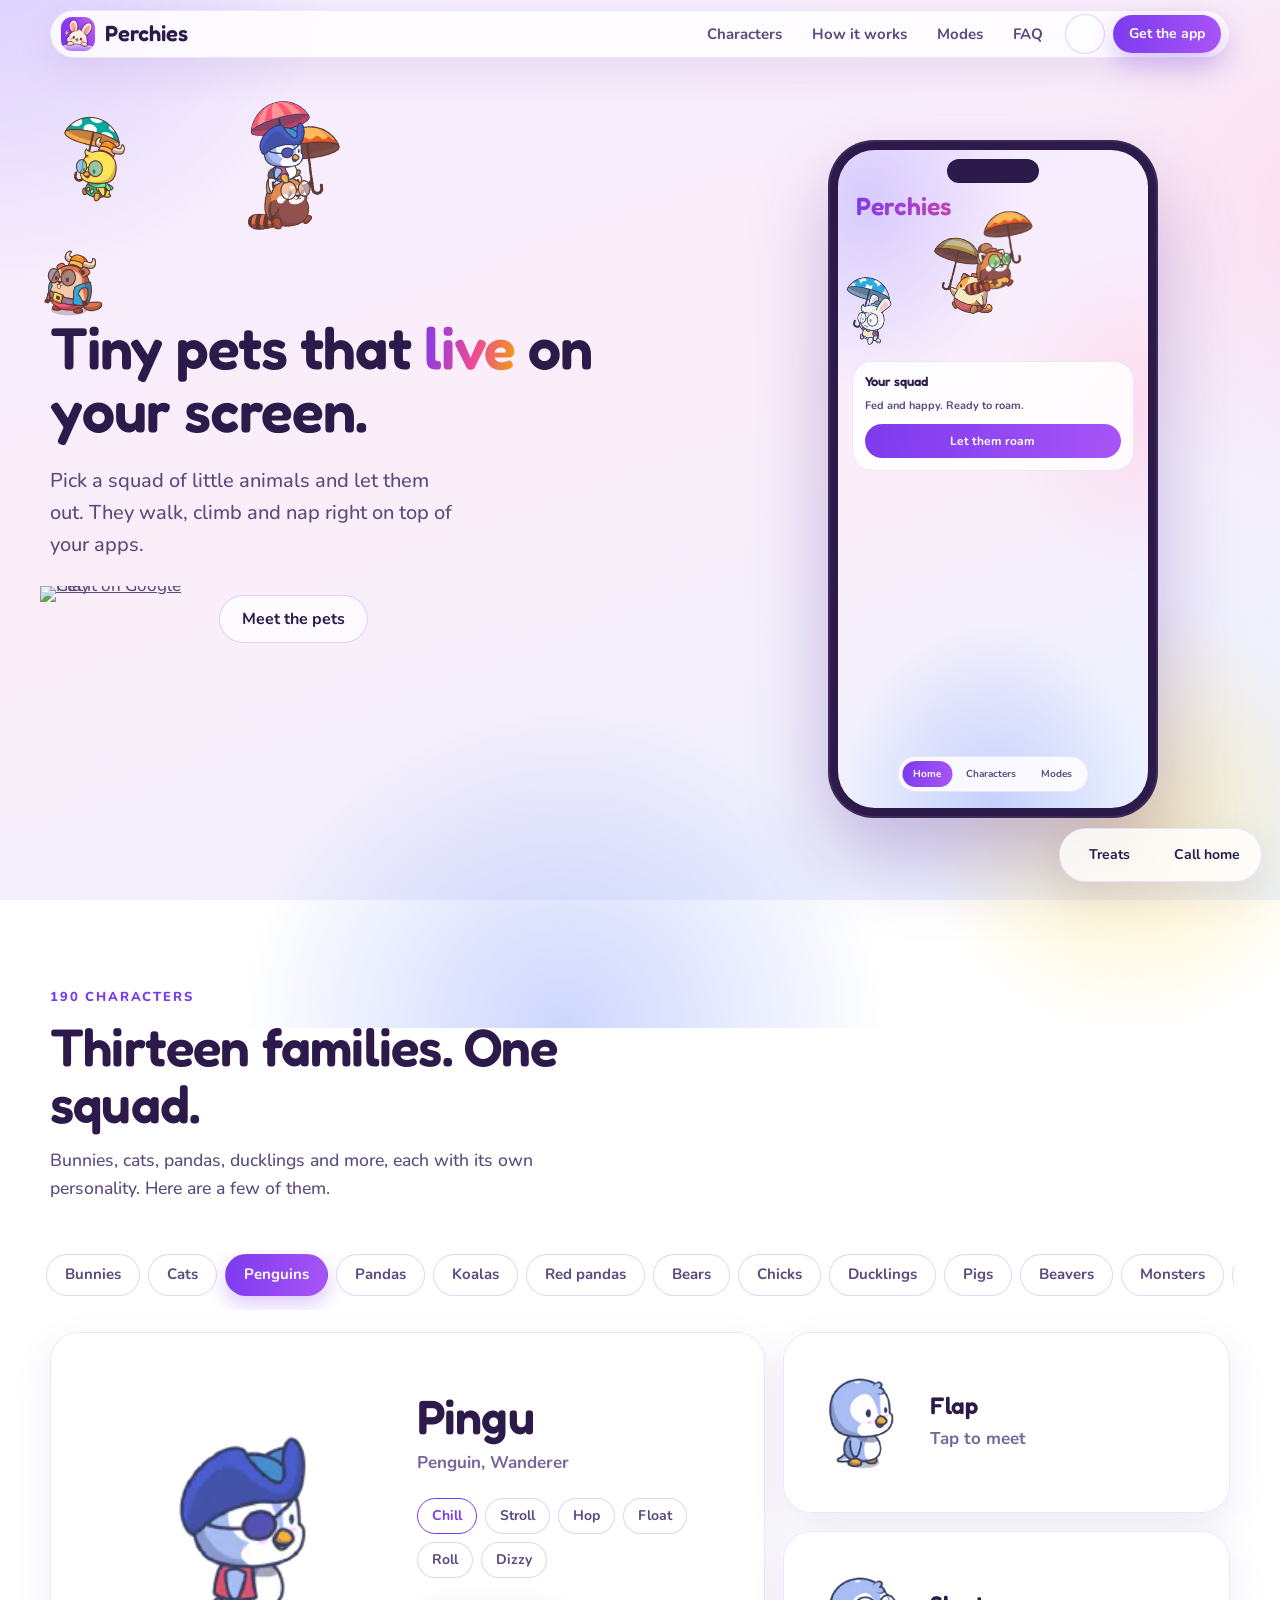
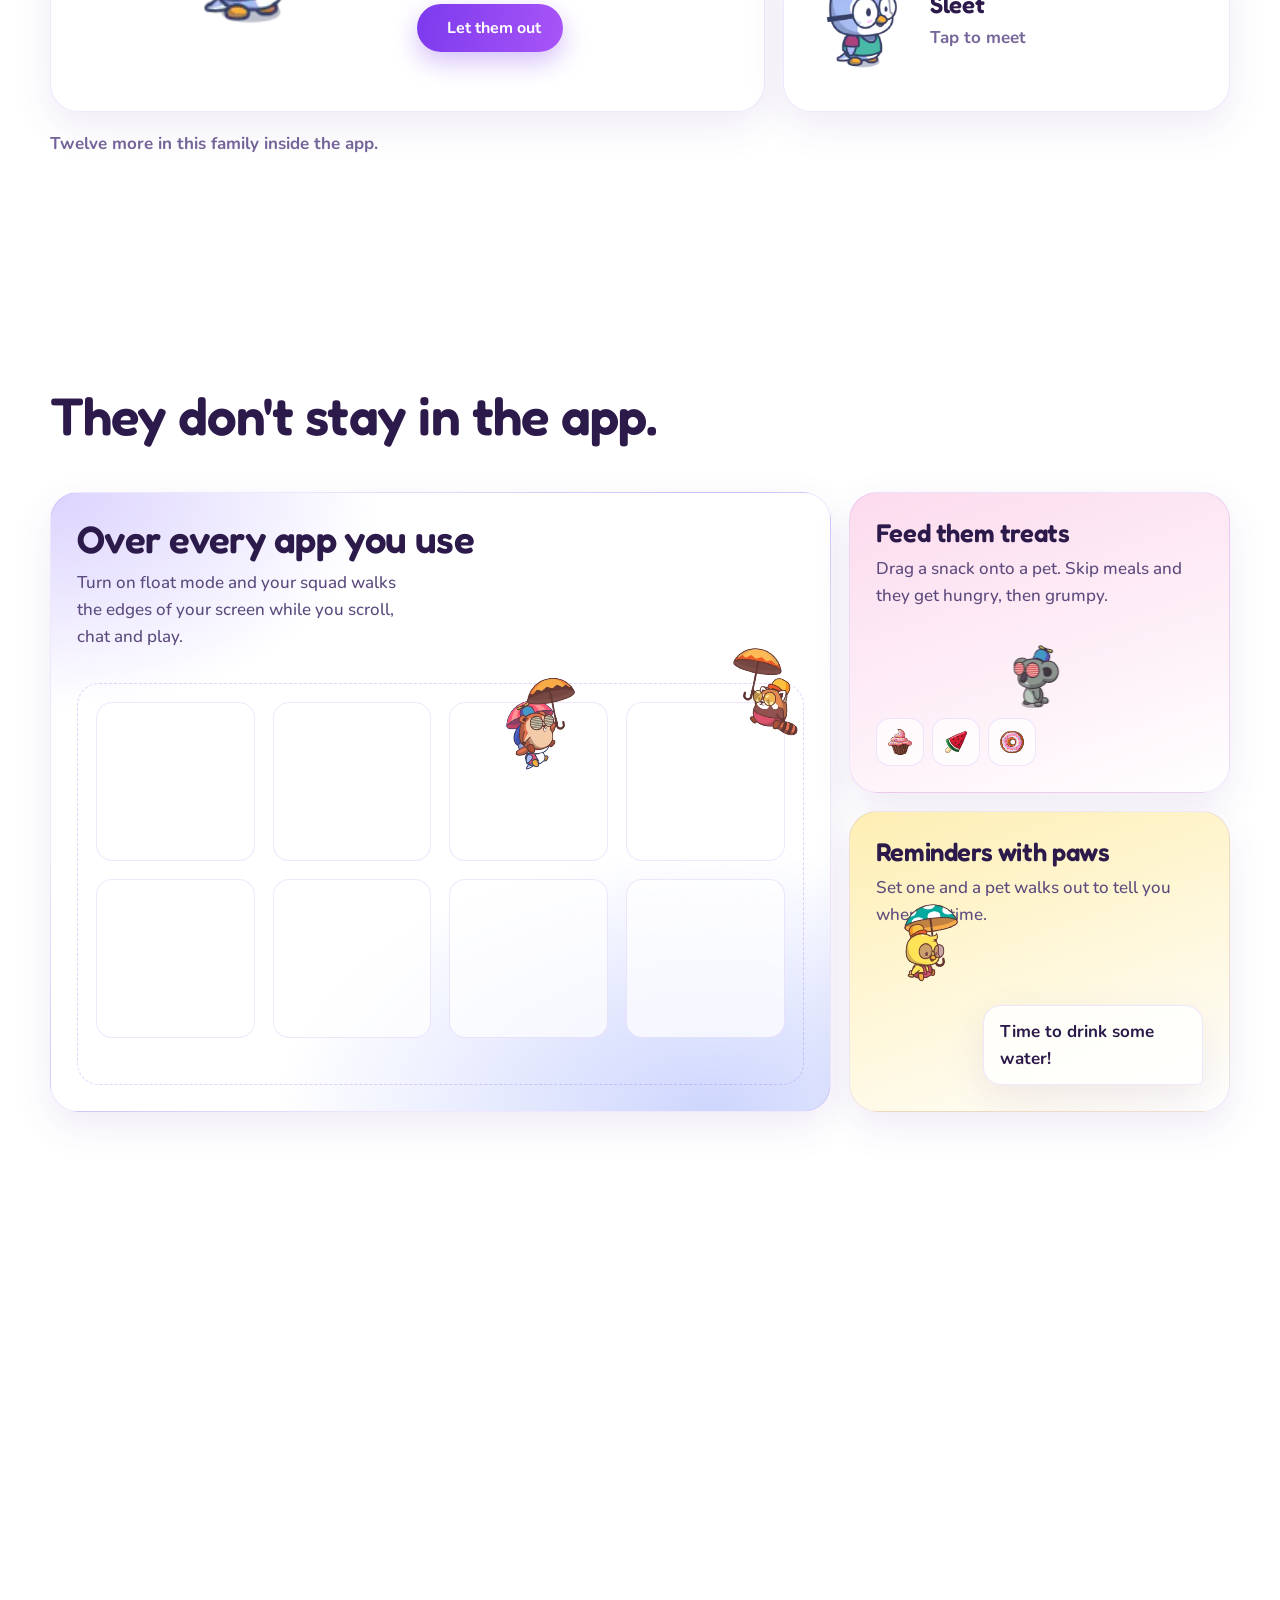
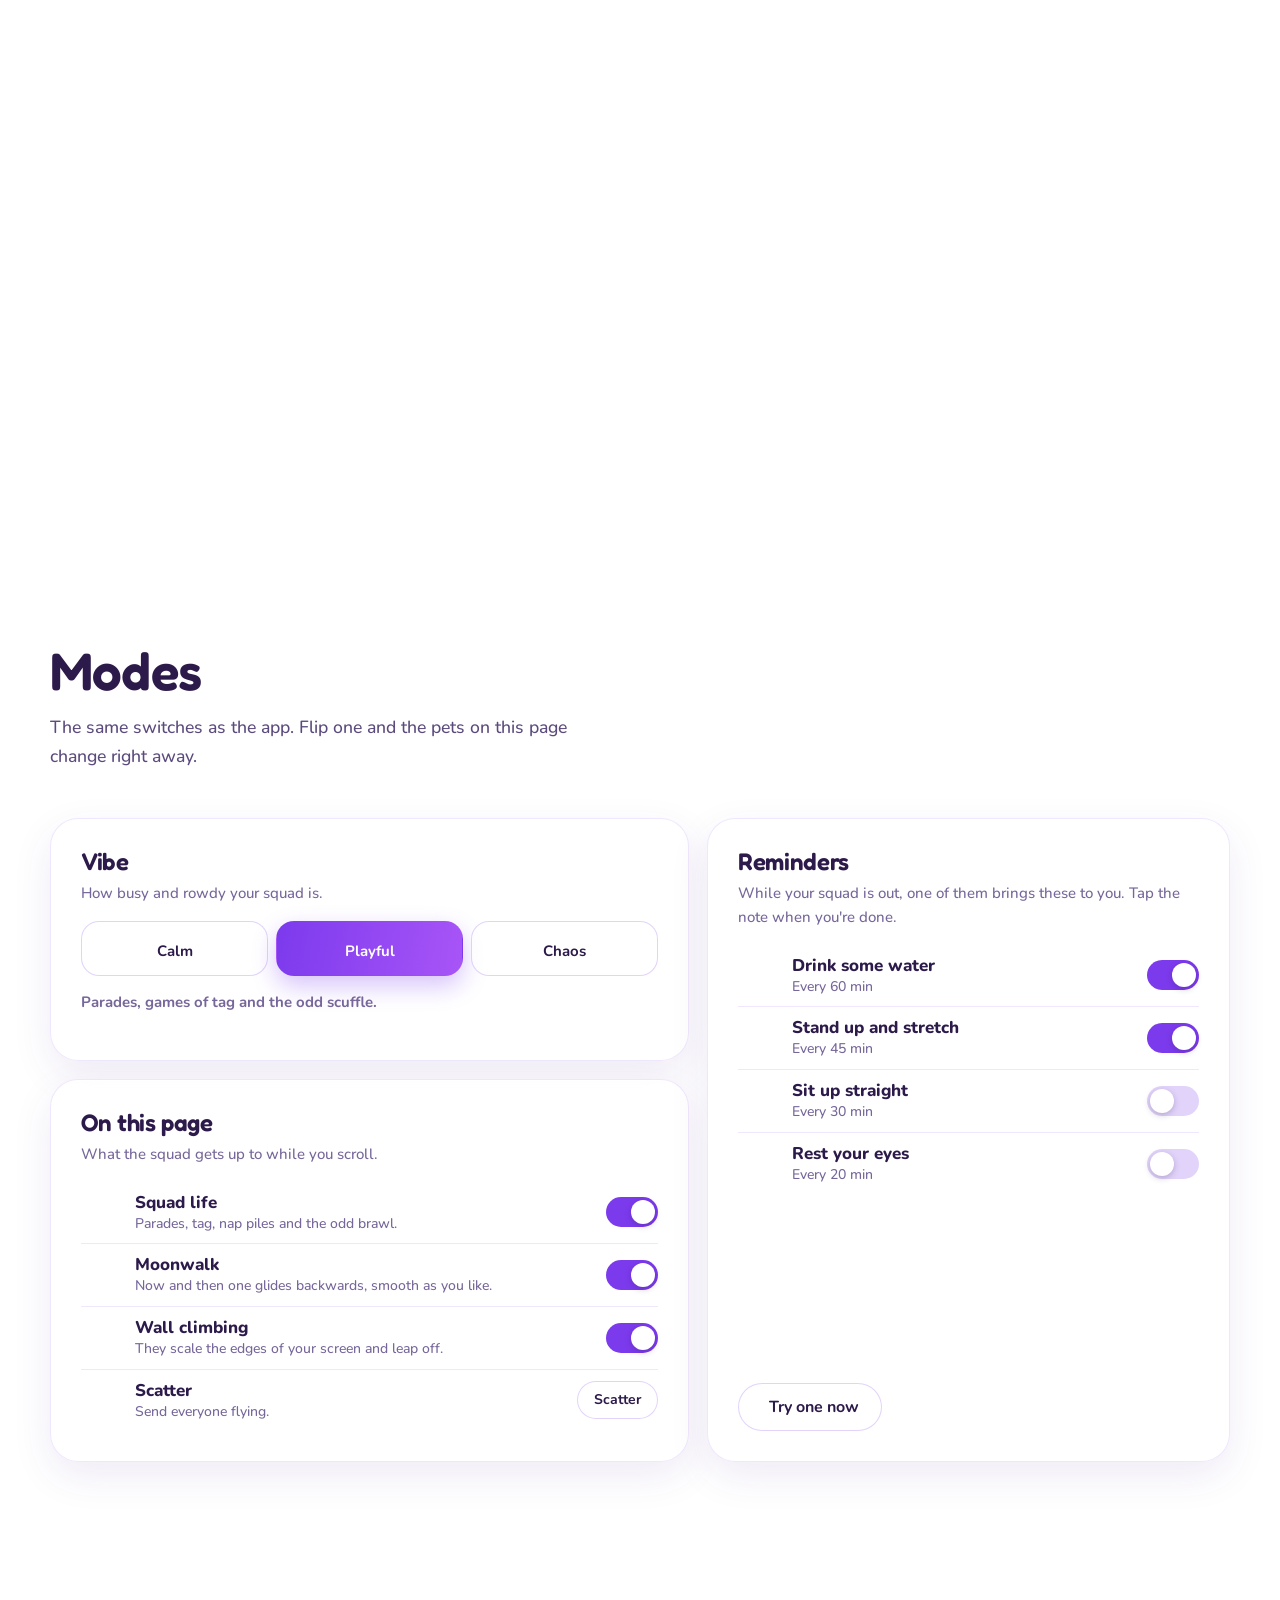
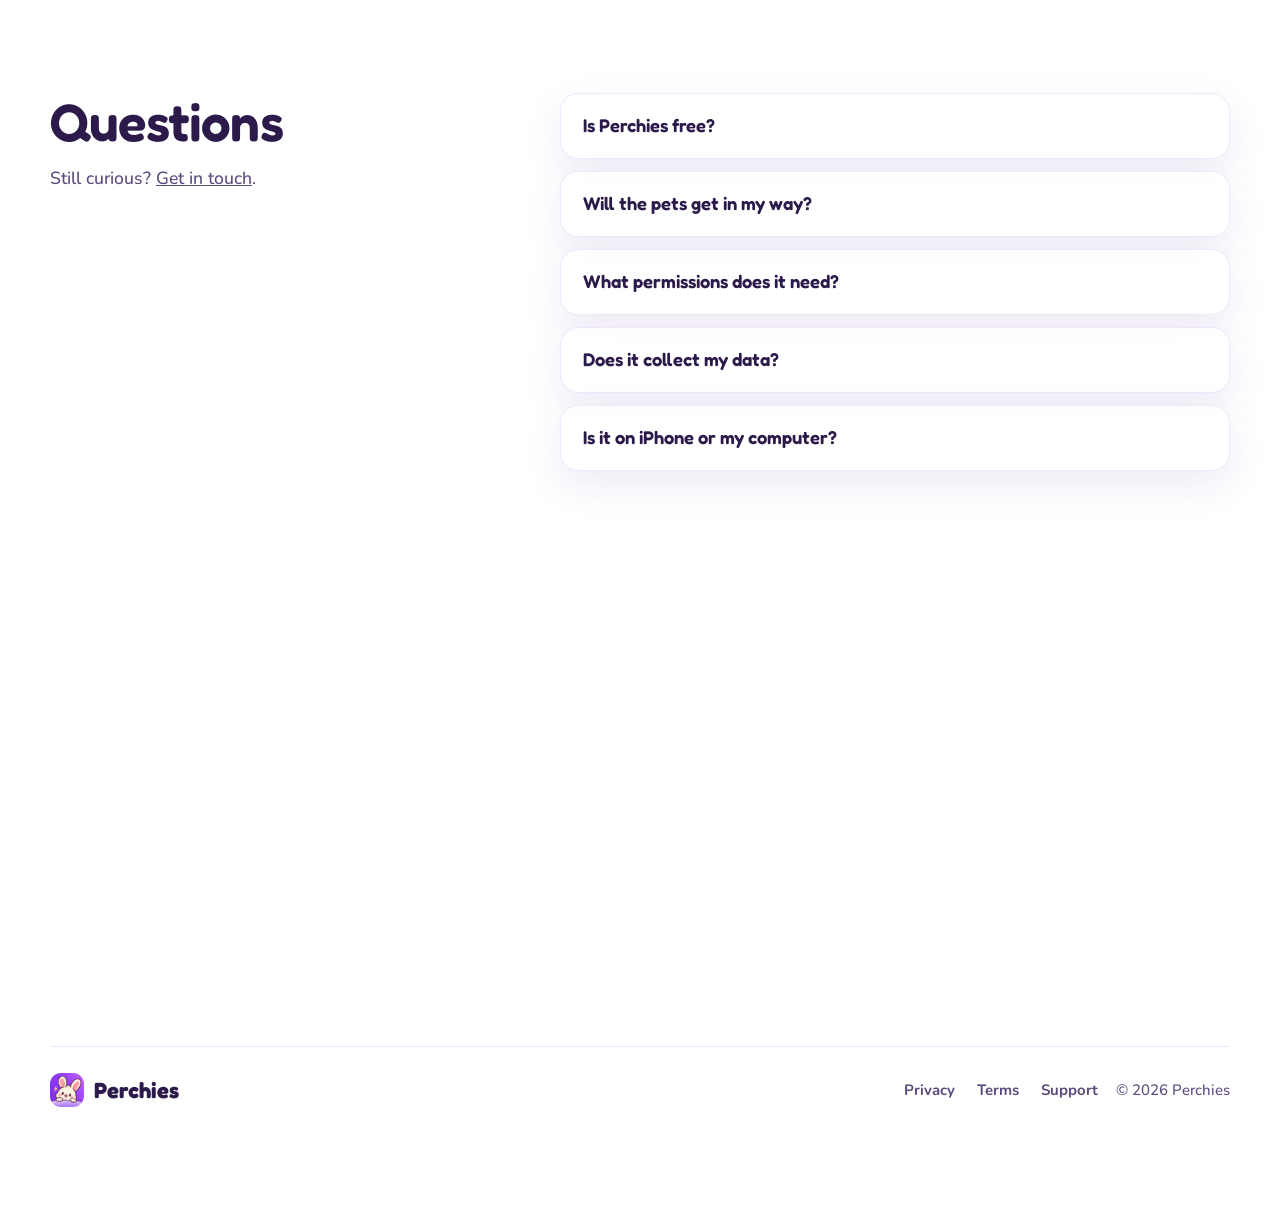
==== commit 4f0c6265: "Add Modes and squad life: vibes, collisions, brawls, events and reminders" ====
--- a/index.html
+++ b/index.html
@@ -51,6 +51,7 @@
         <nav class="nav-links" aria-label="Main">
           <a href="#characters">Characters</a>
           <a href="#how">How it works</a>
+          <a href="#modes">Modes</a>
           <a href="#faq">FAQ</a>
         </nav>
         <button class="theme-toggle" type="button" data-theme-toggle aria-label="Switch to dark mode"><i class="ph-bold ph-moon" aria-hidden="true"></i></button>
@@ -190,6 +191,36 @@
       </div>
     </section>
 
+    <section class="section" id="modes">
+      <div class="wrap">
+        <div class="section-head reveal">
+          <h2 data-perch>Modes</h2>
+          <p>The same switches as the app. Flip one and the pets on this page change right away.</p>
+        </div>
+        <div class="modes">
+          <article class="mode-card mode-vibe glass reveal" data-perch>
+            <h3>Vibe</h3>
+            <p>How busy and rowdy your squad is.</p>
+            <div class="vibes" id="vibes" role="group" aria-label="Vibe"></div>
+            <p class="vibe-blurb" id="vibe-blurb" aria-live="polite"></p>
+          </article>
+          <article class="mode-card mode-page glass reveal" style="--i:1" data-perch>
+            <h3>On this page</h3>
+            <p>What the squad gets up to while you scroll.</p>
+            <div id="page-modes"></div>
+          </article>
+          <article class="mode-card mode-remind glass reveal" style="--i:2" data-perch>
+            <h3>Reminders</h3>
+            <p>While your squad is out, one of them brings these to you. Tap the note when you're done.</p>
+            <div id="reminders"></div>
+            <div class="remind-actions">
+              <button class="btn btn-ghost" type="button" id="remind-now"><i class="ph-bold ph-bell-ringing" aria-hidden="true"></i>Try one now</button>
+            </div>
+          </article>
+        </div>
+      </div>
+    </section>
+
     <section class="section" id="faq">
       <div class="wrap faq-grid">
         <div class="section-head reveal">
--- a/assets/css/site.css
+++ b/assets/css/site.css
@@ -1319,3 +1319,200 @@
     transition: none !important;
   }
 }
+
+/* Effects and notes */
+
+.pp-fx {
+  position: absolute;
+  left: 0;
+  top: 0;
+  pointer-events: none;
+  transform-origin: center;
+  background: var(--tint);
+  -webkit-mask: var(--sheet) 0 0 / var(--strip) var(--h) no-repeat;
+  mask: var(--sheet) 0 0 / var(--strip) var(--h) no-repeat;
+  animation: fx 0.55s steps(12) forwards;
+}
+
+@keyframes fx {
+  to {
+    -webkit-mask-position: calc(var(--strip) * -1) 0;
+    mask-position: calc(var(--strip) * -1) 0;
+  }
+}
+
+.pp-bubble.note {
+  pointer-events: auto;
+  cursor: pointer;
+  max-width: 220px;
+  white-space: normal;
+  padding: 10px 14px;
+  font-size: 14px;
+  background: var(--button);
+  color: #fff;
+  border: 0;
+  box-shadow: 0 10px 24px rgb(124 58 237 / 0.35);
+}
+
+/* Modes */
+
+.modes {
+  display: grid;
+  grid-template-columns: 1.1fr 0.9fr;
+  grid-template-areas:
+    'vibe remind'
+    'page remind';
+  gap: 18px;
+}
+
+.mode-card {
+  padding: clamp(22px, 3vw, 30px);
+}
+
+.mode-card h3 {
+  font-size: 1.5rem;
+  margin-bottom: 6px;
+}
+
+.mode-card > p {
+  font-size: 15px;
+  color: var(--dim);
+  margin-bottom: 16px;
+}
+
+.mode-vibe {
+  grid-area: vibe;
+}
+
+.mode-page {
+  grid-area: page;
+}
+
+.mode-remind {
+  grid-area: remind;
+  display: flex;
+  flex-direction: column;
+}
+
+.vibes {
+  display: grid;
+  grid-template-columns: repeat(3, 1fr);
+  gap: 8px;
+}
+
+.vibe {
+  display: grid;
+  justify-items: center;
+  gap: 6px;
+  padding: 16px 8px;
+  border-radius: var(--radius-small);
+  border: 1px solid var(--ghost-line);
+  background: var(--frost);
+  color: var(--ink);
+  font: 700 15px/1 'Nunito', sans-serif;
+  cursor: pointer;
+  transition: transform 0.3s cubic-bezier(0.16, 1, 0.3, 1);
+}
+
+.vibe i {
+  font-size: 24px;
+  color: var(--violet);
+}
+
+.vibe:hover {
+  transform: translateY(-2px);
+}
+
+.vibe[aria-pressed='true'] {
+  background: var(--button);
+  border-color: transparent;
+  color: #fff;
+  box-shadow: 0 10px 24px rgb(124 58 237 / 0.3);
+}
+
+.vibe[aria-pressed='true'] i {
+  color: #fff;
+}
+
+.vibe-blurb {
+  margin-top: 14px;
+  font-weight: 700;
+  color: var(--ink-soft);
+  min-height: 1.6em;
+}
+
+.toggle-row {
+  display: grid;
+  grid-template-columns: 40px 1fr auto;
+  align-items: center;
+  gap: 14px;
+  padding: 10px 0;
+}
+
+.toggle-row + .toggle-row {
+  border-top: 1px solid var(--line);
+}
+
+.toggle-row > i {
+  font-size: 24px;
+  color: var(--violet);
+  justify-self: center;
+}
+
+.toggle-row strong {
+  display: block;
+  color: var(--ink);
+  font-weight: 800;
+  line-height: 1.3;
+}
+
+.toggle-row span {
+  display: block;
+  font-size: 14px;
+  color: var(--dim);
+  line-height: 1.4;
+}
+
+.switch {
+  position: relative;
+  width: 52px;
+  height: 30px;
+  border-radius: 999px;
+  border: 0;
+  background: var(--ghost-line);
+  cursor: pointer;
+  transition: background 0.25s;
+}
+
+.switch::after {
+  content: '';
+  position: absolute;
+  top: 3px;
+  left: 3px;
+  width: 24px;
+  height: 24px;
+  border-radius: 50%;
+  background: #fff;
+  box-shadow: 0 2px 6px rgb(44 26 74 / 0.25);
+  transition: transform 0.3s cubic-bezier(0.16, 1, 0.3, 1);
+}
+
+.switch[aria-checked='true'] {
+  background: var(--violet);
+}
+
+.switch[aria-checked='true']::after {
+  transform: translateX(22px);
+}
+
+.remind-actions {
+  margin-top: auto;
+  padding-top: 18px;
+}
+
+@media (max-width: 860px) {
+  .modes {
+    grid-template-columns: 1fr;
+    grid-template-areas: 'vibe' 'page' 'remind';
+  }
+}
